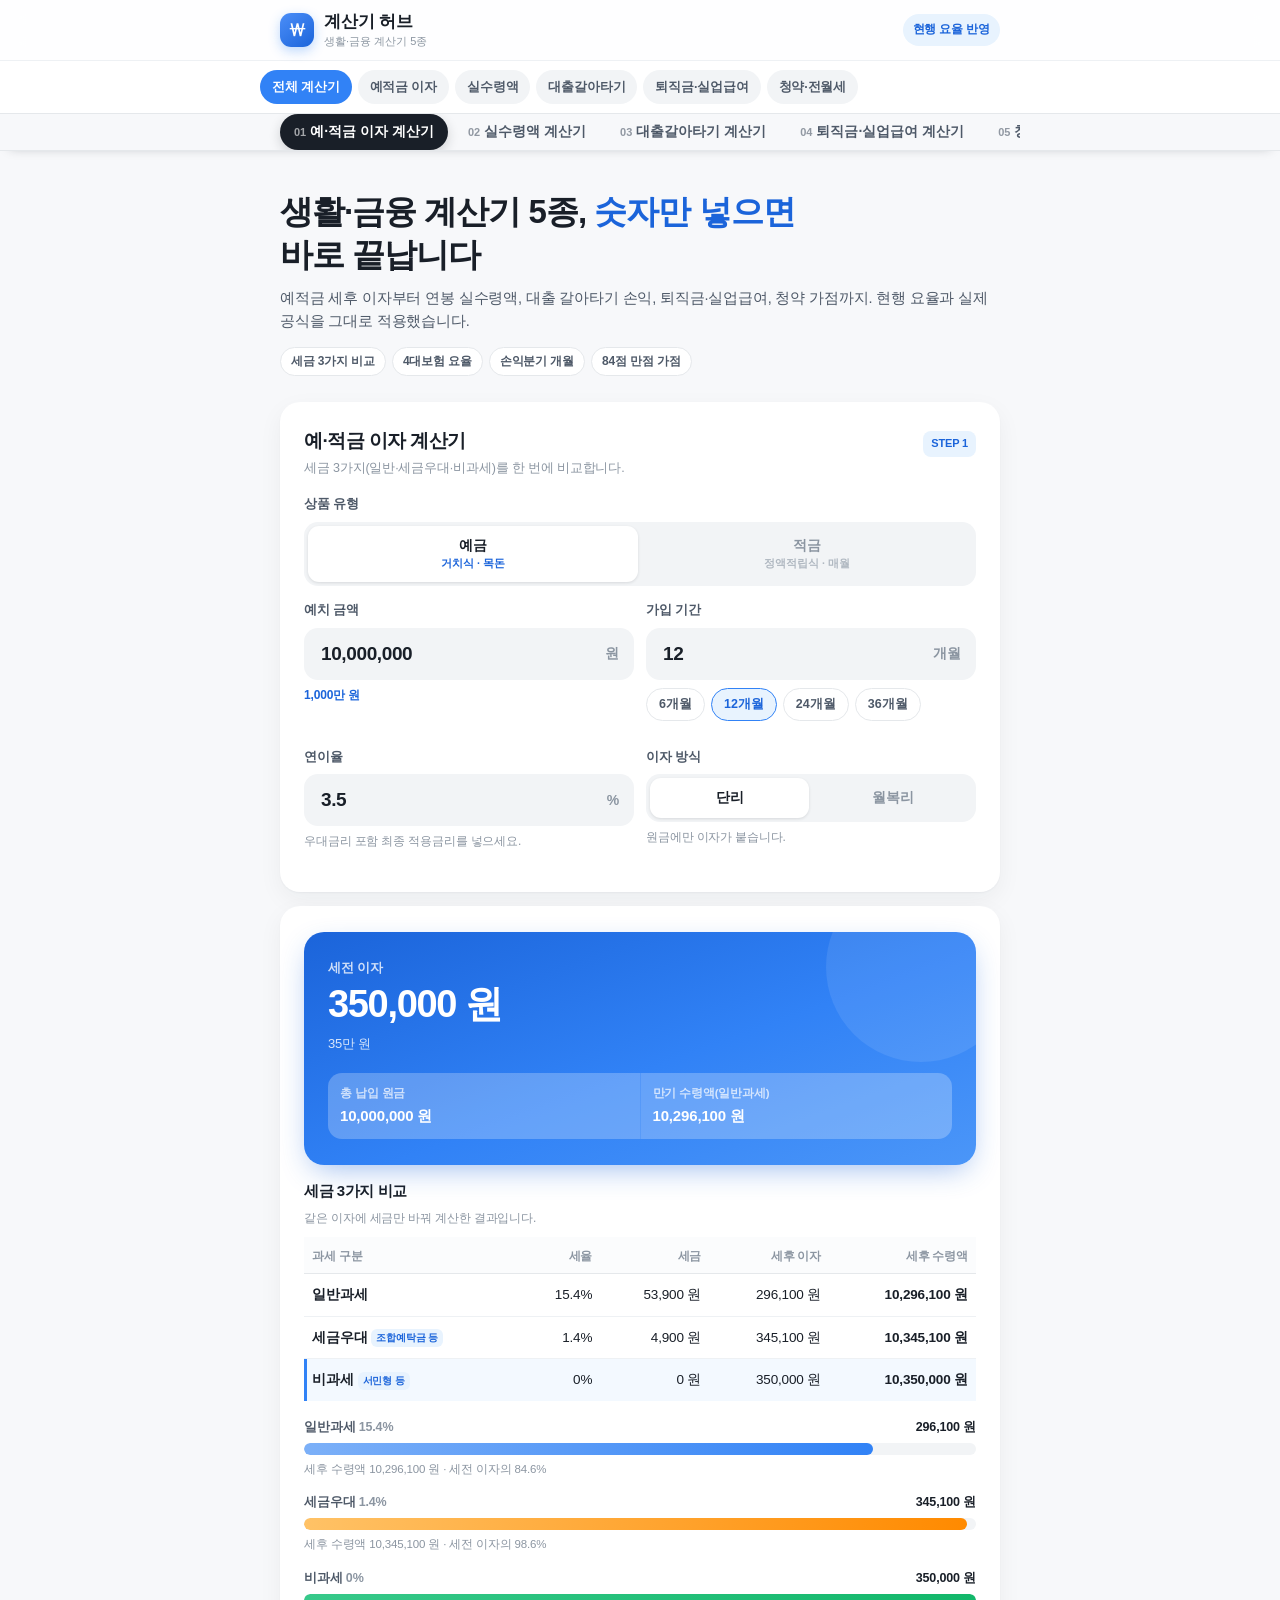
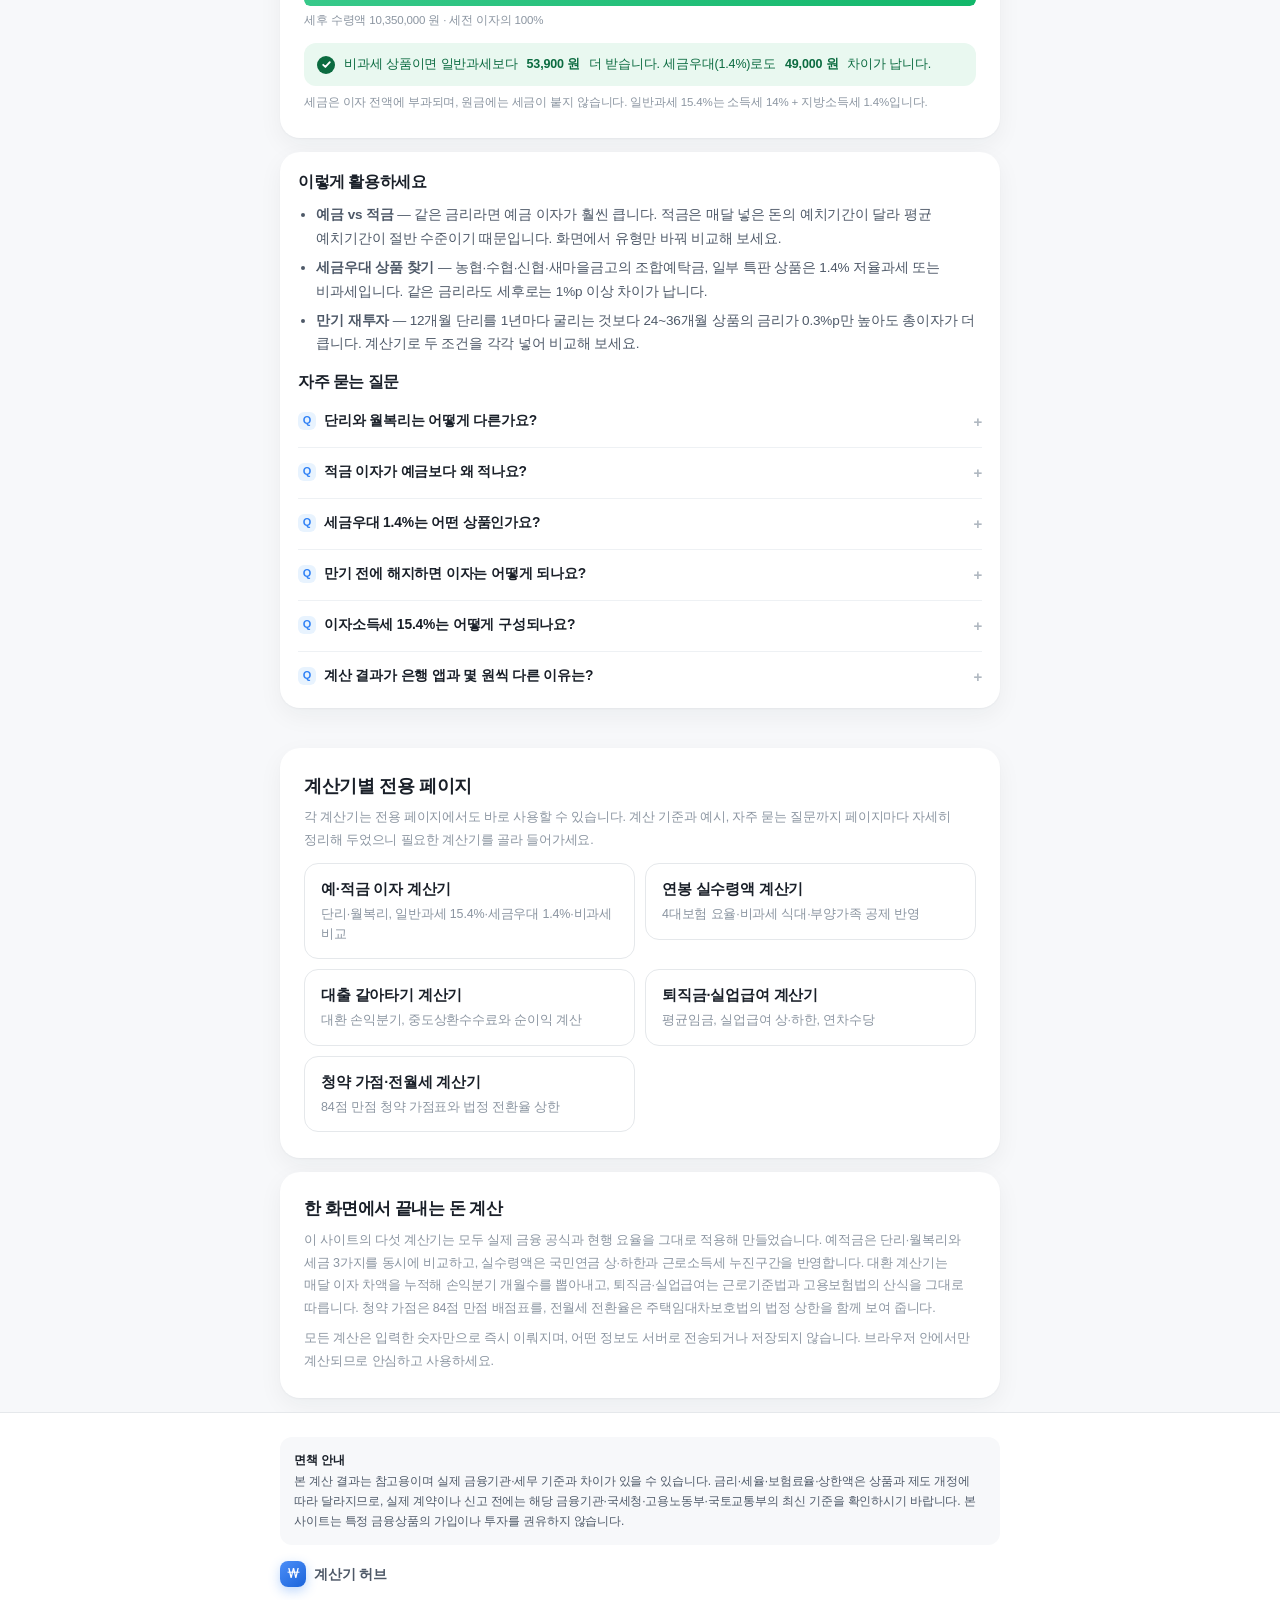
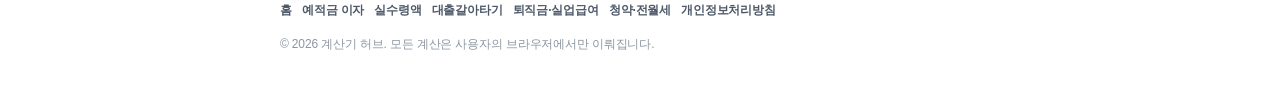
==== index.html @ 1ae09327 "계산기 5종 전용 SEO 페이지 신설(savings·salary·refinance·severance·housing) 및 허브 연결 - 각 계산기마다 고유 URL 페이지: 탭 패널 " ====
<!DOCTYPE html>
<html lang="ko">
<head>
<meta charset="utf-8">
<meta name="viewport" content="width=device-width, initial-scale=1, viewport-fit=cover">
<title>생활·금융 계산기 5종 | 예적금 이자·실수령액·대환·퇴직금·청약 가점</title>
<meta name="description" content="예적금 세후 이자, 연봉 실수령액, 대출 갈아타기 손익, 퇴직금·실업급여·연차수당, 청약 가점과 전월세 전환율까지. 현행 요율을 반영해 바로 계산되는 무료 생활·금융 계산기 모음입니다.">
<meta name="keywords" content="예금 이자 계산기, 적금 이자 계산기, 세후 이자, 실수령액 계산기, 연봉 실수령액, 4대보험 계산, 대출 갈아타기, 대환 대출 계산기, 중도상환수수료, 퇴직금 계산기, 실업급여 계산기, 연차수당 계산기, 청약 가점 계산기, 전월세 전환율">
<meta name="robots" content="index, follow, max-image-preview:large">
<meta name="author" content="생활·금융 계산기 허브">
<meta name="theme-color" content="#3182f6">
<meta name="google-adsense-account" content="ca-pub-6515548213411698">
<link rel="canonical" href="https://qazwsx1666-hash.github.io/finance-tools/">

<!-- ▼ 배포 후 qazwsx1666-hash 부분을 실제 GitHub Pages 주소(또는 연결 도메인)로 바꿔 주세요. -->
<meta property="og:type" content="website">
<meta property="og:locale" content="ko_KR">
<meta property="og:site_name" content="생활·금융 계산기 허브">
<meta property="og:title" content="생활·금융 계산기 5종 — 예적금·실수령액·대환·퇴직금·청약">
<meta property="og:description" content="현행 요율 기준. 예적금 세후 이자 비교, 연봉 실수령액, 대출 갈아타기 손익분기, 퇴직금·실업급여·연차수당, 청약 가점·전월세 전환율을 한 화면에서 계산하세요.">
<meta property="og:url" content="https://qazwsx1666-hash.github.io/finance-tools/">
<meta property="og:image" content="https://qazwsx1666-hash.github.io/finance-tools/og-image.png">
<meta property="og:image:width" content="1200">
<meta property="og:image:height" content="630">
<meta name="twitter:card" content="summary_large_image">
<meta name="twitter:title" content="생활·금융 계산기 5종">
<meta name="twitter:description" content="현행 요율 반영 · 예적금 세후 이자부터 청약 가점까지 무료 계산">
<meta name="twitter:image" content="https://qazwsx1666-hash.github.io/finance-tools/og-image.png">

<link rel="icon" href="data:image/svg+xml,%3Csvg xmlns='http://www.w3.org/2000/svg' viewBox='0 0 64 64'%3E%3Crect width='64' height='64' rx='16' fill='%233182f6'/%3E%3Ctext x='32' y='45' font-size='34' font-family='-apple-system,sans-serif' font-weight='bold' fill='white' text-anchor='middle'%3E%E2%82%A9%3C/text%3E%3C/svg%3E">
<link rel="stylesheet" href="./styles.css">

<!-- ==========================================================================
     Google AdSense
     ① 애드센스 승인 후 아래 주석을 풀고 ca-pub-XXXX 값을 넣으세요.
     ② <body> 태그에 has-ads 클래스를 추가하면 광고 자리(placeholder)가 보입니다.
     ③ 각 광고 자리의 주석 안 <ins class="adsbygoogle"> 코드를 사용하시면 됩니다.
  <script async src="https://pagead2.googlesyndication.com/pagead/js/adsbygoogle.js?client=ca-pub-XXXXXXXXXXXXXXXX" crossorigin="anonymous"></script>
     ========================================================================== -->

<script type="application/ld+json">
{
  "@context": "https://schema.org",
  "@type": "WebApplication",
  "name": "생활·금융 계산기 5종",
  "applicationCategory": "FinanceApplication",
  "operatingSystem": "All",
  "inLanguage": "ko-KR",
  "description": "예적금 세후 이자, 연봉 실수령액, 대출 갈아타기 손익, 퇴직금·실업급여·연차수당, 청약 가점과 전월세 전환율을 계산하는 무료 웹 계산기 모음.",
  "offers": { "@type": "Offer", "price": "0", "priceCurrency": "KRW" }
}
</script>
</head>

<body>
<a class="skip" href="#main">본문으로 바로가기</a>

<header class="site-header">
  <div class="wrap header-inner">
    <a class="brand" href="./">
      <span class="brand-mark" aria-hidden="true">₩</span>
      <span class="brand-name">계산기 허브<small>생활·금융 계산기 5종</small></span>
    </a>
    <span class="header-note">현행 요율 반영</span>
  </div>
</header>

<nav class="calc-nav" aria-label="계산기 페이지 바로가기">
  <div class="wrap calc-nav-inner">
    <a href="./" aria-current="page">전체 계산기</a>
    <a href="./savings.html">예적금 이자</a>
    <a href="./salary.html">실수령액</a>
    <a href="./refinance.html">대출갈아타기</a>
    <a href="./severance.html">퇴직금·실업급여</a>
    <a href="./housing.html">청약·전월세</a>
  </div>
</nav>

<nav class="tabs" aria-label="계산기 선택">
  <div class="wrap tabs-inner" role="tablist">
    <button class="tab is-active" role="tab" id="tab-save" aria-controls="panel-save" aria-selected="true" data-tab="save"><span class="tab-no">01</span>예·적금 이자 계산기</button>
    <button class="tab" role="tab" id="tab-salary" aria-controls="panel-salary" aria-selected="false" tabindex="-1" data-tab="salary"><span class="tab-no">02</span>실수령액 계산기</button>
    <button class="tab" role="tab" id="tab-loan" aria-controls="panel-loan" aria-selected="false" tabindex="-1" data-tab="loan"><span class="tab-no">03</span>대출갈아타기 계산기</button>
    <button class="tab" role="tab" id="tab-severance" aria-controls="panel-severance" aria-selected="false" tabindex="-1" data-tab="severance"><span class="tab-no">04</span>퇴직금·실업급여 계산기</button>
    <button class="tab" role="tab" id="tab-housing" aria-controls="panel-housing" aria-selected="false" tabindex="-1" data-tab="housing"><span class="tab-no">05</span>청약·전월세 계산기</button>
  </div>
</nav>

<main id="main">
  <div class="wrap">

    <section class="hero">
      <h1>생활·금융 계산기 5종, <em>숫자만 넣으면</em><br>바로 끝납니다</h1>
      <p>예적금 세후 이자부터 연봉 실수령액, 대출 갈아타기 손익, 퇴직금·실업급여, 청약 가점까지. 현행 요율과 실제 공식을 그대로 적용했습니다.</p>
      <div class="hero-tags">
        <span>세금 3가지 비교</span>
        <span>4대보험 요율</span>
        <span>손익분기 개월</span>
        <span>84점 만점 가점</span>
      </div>
    </section>

    <!-- 광고 자리 (상단) — 애드센스 코드 삽입 위치 -->
    <aside class="ad-slot" aria-hidden="true" data-ad-slot="top">
      <b>AD</b>
      <span>상단 광고 영역 · AdSense 코드 삽입 위치</span>
    </aside>

    <!-- ==================== 01. 예·적금 ==================== -->
    <section class="panel is-active" id="panel-save" role="tabpanel" aria-labelledby="tab-save" tabindex="-1">
      <div class="card">
        <div class="card-head">
          <div>
            <h2>예·적금 이자 계산기</h2>
            <p>세금 3가지(일반·세금우대·비과세)를 한 번에 비교합니다.</p>
          </div>
          <span class="step">STEP 1</span>
        </div>

        <div class="field">
          <span class="field-label">상품 유형</span>
          <div class="seg" data-seg="saveType">
            <button type="button" data-value="deposit" aria-pressed="true">예금<small>거치식 · 목돈</small></button>
            <button type="button" data-value="savings" aria-pressed="false">적금<small>정액적립식 · 매월</small></button>
          </div>
        </div>

        <div class="grid-2">
          <div class="field">
            <label class="field-label" for="inSaveAmount"><span id="lblSaveAmount">예치 금액</span></label>
            <div class="input-box">
              <input id="inSaveAmount" class="js-money" inputmode="numeric" autocomplete="off" value="10,000,000">
              <span class="unit">원</span>
            </div>
            <p class="hint" id="readSaveAmount">1,000만 원</p>
          </div>

          <div class="field">
            <label class="field-label" for="inSaveMonths">가입 기간</label>
            <div class="input-box">
              <input id="inSaveMonths" inputmode="numeric" autocomplete="off" value="12">
              <span class="unit">개월</span>
            </div>
            <div class="chips" data-chips="inSaveMonths">
              <button type="button" class="chip" data-value="6">6개월</button>
              <button type="button" class="chip" data-value="12">12개월</button>
              <button type="button" class="chip" data-value="24">24개월</button>
              <button type="button" class="chip" data-value="36">36개월</button>
            </div>
          </div>

          <div class="field">
            <label class="field-label" for="inSaveRate">연이율</label>
            <div class="input-box">
              <input id="inSaveRate" inputmode="decimal" autocomplete="off" value="3.5">
              <span class="unit">%</span>
            </div>
            <p class="hint plain">우대금리 포함 최종 적용금리를 넣으세요.</p>
          </div>

          <div class="field">
            <span class="field-label">이자 방식</span>
            <div class="seg" data-seg="saveComp">
              <button type="button" data-value="simple" aria-pressed="true">단리</button>
              <button type="button" data-value="monthly" aria-pressed="false">월복리</button>
            </div>
            <p class="hint plain" id="hintSaveComp">원금에만 이자가 붙습니다.</p>
          </div>
        </div>
      </div>

      <div class="card">
        <div class="result" aria-live="polite">
          <div class="res-label">세전 이자</div>
          <div class="res-value" id="outSaveInterest">0 원</div>
          <div class="res-sub" id="outSaveInterestRead">0 원</div>
          <div class="res-grid">
            <div><span>총 납입 원금</span><strong id="outSavePrincipal">0 원</strong></div>
            <div><span>만기 수령액(일반과세)</span><strong id="outSaveTotalNormal">0 원</strong></div>
          </div>
        </div>

        <h3 class="mt-16" style="font-size:15px;font-weight:800;">세금 3가지 비교</h3>
        <div class="table-wrap mt-8">
          <table>
            <caption>같은 이자에 세금만 바꿔 계산한 결과입니다.</caption>
            <thead>
              <tr>
                <th scope="col">과세 구분</th>
                <th scope="col">세율</th>
                <th scope="col">세금</th>
                <th scope="col">세후 이자</th>
                <th scope="col">세후 수령액</th>
              </tr>
            </thead>
            <tbody id="outSaveTaxRows"></tbody>
          </table>
        </div>

        <div class="bars mt-16" id="outSaveBars" aria-hidden="true"></div>
        <p class="notice info" id="outSaveInsight"></p>
        <p class="table-note">세금은 이자 전액에 부과되며, 원금에는 세금이 붙지 않습니다. 일반과세 15.4%는 소득세 14% + 지방소득세 1.4%입니다.</p>
      </div>

      <div class="rich">
        <h3>이렇게 활용하세요</h3>
        <ul>
          <li><strong>예금 vs 적금</strong> — 같은 금리라면 예금 이자가 훨씬 큽니다. 적금은 매달 넣은 돈의 예치기간이 달라 평균 예치기간이 절반 수준이기 때문입니다. 화면에서 유형만 바꿔 비교해 보세요.</li>
          <li><strong>세금우대 상품 찾기</strong> — 농협·수협·신협·새마을금고의 조합예탁금, 일부 특판 상품은 1.4% 저율과세 또는 비과세입니다. 같은 금리라도 세후로는 1%p 이상 차이가 납니다.</li>
          <li><strong>만기 재투자</strong> — 12개월 단리를 1년마다 굴리는 것보다 24~36개월 상품의 금리가 0.3%p만 높아도 총이자가 더 큽니다. 계산기로 두 조건을 각각 넣어 비교해 보세요.</li>
        </ul>

        <h3>자주 묻는 질문</h3>
        <details class="faq">
          <summary>단리와 월복리는 어떻게 다른가요?</summary>
          <div class="a"><p><strong>단리</strong>는 처음 넣은 원금에만 이자가 붙습니다. <strong>월복리</strong>는 한 달 뒤 붙은 이자가 다음 달 원금에 합쳐져 다시 이자를 낳습니다. 기간이 길수록 차이가 커지며, 3년 만기라면 연 3.5% 기준으로 총이자가 1% 안팎 늘어납니다.</p></div>
        </details>
        <details class="faq">
          <summary>적금 이자가 예금보다 왜 적나요?</summary>
          <div class="a"><p>적금은 매달 나눠 넣기 때문에 첫 달에 넣은 돈만 12개월치 이자를 받고, 마지막 달에 넣은 돈은 1개월치만 받습니다. 그래서 12개월 적금의 실제 평균 예치기간은 약 6.5개월이고, 같은 금리·같은 총액이면 예금 이자의 절반 남짓입니다.</p></div>
        </details>
        <details class="faq">
          <summary>세금우대 1.4%는 어떤 상품인가요?</summary>
          <div class="a"><p>농협·수협·신협·새마을금고 등 상호금융 조합의 예탁금, 또는 조세특례제한법상 세금우대저축 상품에 적용되는 저율과세입니다. 가입 시기와 상품, 1인 가입 한도에 따라 조건이 달라지고 지방소득세 포함 여부도 상품마다 다르므로, 가입 전 약관의 세율 표기를 확인하세요.</p></div>
        </details>
        <details class="faq">
          <summary>만기 전에 해지하면 이자는 어떻게 되나요?</summary>
          <div class="a"><p>약정금리가 아니라 상품별 <strong>중도해지금리</strong>(보통 연 0.1~0.5%, 경과 기간별 차등)가 적용됩니다. 세금은 실제로 받은 이자에만 부과되므로 원금이 줄지는 않습니다. 다만 일부 특판 상품은 중도해지 시 우대금리 전액을 회수합니다.</p></div>
        </details>
        <details class="faq">
          <summary>이자소득세 15.4%는 어떻게 구성되나요?</summary>
          <div class="a"><p>이자소득세 14%에 지방소득세 1.4%(소득세의 10%)를 더한 세율입니다. 금융소득(이자+배당)이 연 2,000만 원을 넘으면 그 초과분이 종합소득에 합산되어 최대 45%까지 세율이 올라갑니다. 이 계산기는 2,000만 원 이하인 일반적인 경우를 기준으로 합니다.</p></div>
        </details>
        <details class="faq">
          <summary>계산 결과가 은행 앱과 몇 원씩 다른 이유는?</summary>
          <div class="a"><p>은행은 상품에 따라 월 단위(12개월) 또는 일 단위(365일)로 이자를 계산하고, 원 단위 미만 절사·반올림 기준도 다릅니다. 이 계산기는 월 단위 기준으로 계산하므로 몇십~몇백 원 수준의 차이가 날 수 있습니다.</p></div>
        </details>
      </div>
    </section>

    <!-- ==================== 02. 실수령액 ==================== -->
    <section class="panel" id="panel-salary" role="tabpanel" aria-labelledby="tab-salary" tabindex="-1">
      <div class="card">
        <div class="card-head">
          <div>
            <h2>연봉·월급 실수령액 계산기</h2>
            <p>4대보험과 소득세를 빼고 통장에 들어오는 금액을 계산합니다.</p>
          </div>
          <span class="step">STEP 1</span>
        </div>

        <div class="field">
          <span class="field-label">입력 기준</span>
          <div class="seg" data-seg="salaryMode">
            <button type="button" data-value="annual" aria-pressed="true">연봉</button>
            <button type="button" data-value="monthly" aria-pressed="false">월급</button>
          </div>
        </div>

        <div class="grid-2">
          <div class="field span-2">
            <label class="field-label" for="inSalaryAmount"><span id="lblSalaryAmount">연봉</span> <span class="opt">세전 금액</span></label>
            <div class="input-box">
              <input id="inSalaryAmount" class="js-money" inputmode="numeric" autocomplete="off" value="40,000,000">
              <span class="unit">원</span>
            </div>
            <p class="hint" id="readSalaryAmount">4,000만 원</p>
          </div>

          <div class="field">
            <label class="field-label" for="inSalaryMeal">비과세 식대 <span class="opt">월</span></label>
            <div class="input-box">
              <input id="inSalaryMeal" class="js-money" inputmode="numeric" autocomplete="off" value="200,000">
              <span class="unit">원</span>
            </div>
            <p class="hint plain" id="readSalaryMeal">200만 원</p>
          </div>

          <div class="field">
            <label class="field-label" for="selDependents">부양가족 수 <span class="opt">본인 포함</span></label>
            <div class="input-box">
              <select id="selDependents">
                <option value="1" selected>1명 (본인만)</option>
                <option value="2">2명</option>
                <option value="3">3명</option>
                <option value="4">4명</option>
                <option value="5">5명</option>
                <option value="6">6명</option>
                <option value="7">7명 이상</option>
              </select>
            </div>
          </div>

          <div class="field span-2">
            <span class="field-label">보험료율 기준</span>
            <div class="seg small" data-seg="salaryYear">
              <button type="button" data-value="2026" aria-pressed="true">2026년 <small>연금 4.75% · 건보 3.595%</small></button>
              <button type="button" data-value="2025" aria-pressed="false">2025년 <small>연금 4.5% · 건보 3.545%</small></button>
            </div>
          </div>
        </div>
      </div>

      <div class="card">
        <div class="result" aria-live="polite">
          <div class="res-label">월 실수령액</div>
          <div class="res-value" id="outSalaryNet">0 원</div>
          <div class="res-sub" id="outSalaryNetRead">0 원</div>
          <div class="res-grid">
            <div><span>월 공제 합계</span><strong id="outSalaryDeduct">0 원</strong></div>
            <div><span>공제율</span><strong id="outSalaryRate">0%</strong></div>
          </div>
        </div>

        <h3 class="mt-16" style="font-size:15px;font-weight:800;">월 공제 내역</h3>
        <div class="table-wrap mt-8">
          <table>
            <caption id="capSalary">현행 요율 기준 · 과세 대상 월급 기준으로 계산</caption>
            <thead>
              <tr>
                <th scope="col">항목</th>
                <th scope="col">근로자 요율</th>
                <th scope="col">월 공제액</th>
              </tr>
            </thead>
            <tbody id="outSalaryRows"></tbody>
          </table>
        </div>

        <div class="table-wrap mt-16">
          <table>
            <caption>연간 환산</caption>
            <thead>
              <tr>
                <th scope="col">구분</th>
                <th scope="col">금액</th>
              </tr>
            </thead>
            <tbody id="outSalaryYearly"></tbody>
          </table>
        </div>
        <p class="notice info" id="outSalaryNote"></p>
      </div>

      <div class="rich">
        <h3>이렇게 활용하세요</h3>
        <ul>
          <li><strong>이직 연봉 협상</strong> — "연봉 500만 원 인상"이 실수령으로는 월 30만 원 안팎밖에 안 될 수 있습니다. 세전 인상액과 실수령 인상액을 각각 넣어 비교해 보세요.</li>
          <li><strong>비과세 한도 챙기기</strong> — 식대 20만 원을 비과세로 설계하면 월 3만 원 이상, 연 40만 원 가까이 차이가 납니다. 회사 규정상 가능한지 인사팀에 확인해 볼 만합니다.</li>
          <li><strong>연말정산 대비</strong> — 이 계산기는 매월 원천징수 기준이라 연말정산에서 연금계좌·신용카드·의료비 공제를 받으면 실제 부담은 더 줄어듭니다.</li>
        </ul>

        <h3>자주 묻는 질문</h3>
        <details class="faq">
          <summary>4대보험 요율은 얼마인가요?</summary>
          <div class="a"><p>현재는 국민연금이 9%에서 9.5%로 오르면서 근로자 부담이 <strong>4.75%</strong>가 되었고, 건강보험료율도 7.19%로 올라 근로자 부담이 <strong>3.595%</strong>입니다. 장기요양보험료는 건강보험료의 <strong>13.14%</strong>, 고용보험(실업급여)은 근로자 <strong>0.9%</strong>입니다. 2025년 기준(4.5%·3.545%·12.95%)으로도 비교할 수 있게 화면에 선택 버튼을 두었습니다.</p></div>
        </details>
        <details class="faq">
          <summary>비과세 식대 20만 원은 어떻게 적용되나요?</summary>
          <div class="a"><p>월 20만 원까지의 식대(현금 또는 식권)는 소득세와 4대보험료 산정에서 빠집니다. 초과분은 과세 대상입니다. 이 계산기는 입력한 금액을 월급에서 먼저 빼고 나머지에 보험료와 세금을 계산합니다.</p></div>
        </details>
        <details class="faq">
          <summary>국민연금은 월급 전액에 붙나요?</summary>
          <div class="a"><p>아닙니다. 기준소득월액 상한이 있어 <strong>659만 원</strong>(하한 41만 원)까지만 보험료가 부과됩니다. 월급이 800만 원이어도 659만 원 기준으로 계산합니다. 이 계산기도 상·하한을 반영합니다.</p></div>
        </details>
        <details class="faq">
          <summary>왜 실제 급여명세서와 금액이 다른가요?</summary>
          <div class="a"><p>회사는 국세청 <strong>근로소득 간이세액표</strong>로 매월 세금을 떼는데, 이 표는 부양가족 수와 급여 수준만 반영합니다. 이 계산기는 소득공제·세액공제를 근사해 계산하므로 자녀세액공제, 연금계좌·보험료·의료비·신용카드 공제, 상여 지급 시점에 따라 몇만 원 차이가 날 수 있습니다. 큰 틀의 실수령액을 확인하는 용도로 쓰세요.</p></div>
        </details>
        <details class="faq">
          <summary>부양가족 수는 어떻게 세나요?</summary>
          <div class="a"><p>본인을 포함해 연간 소득금액 100만 원 이하인 배우자·부모·자녀를 셉니다. 1인당 150만 원 기본공제가 적용되어 부양가족이 1명 늘 때마다 과세표준이 150만 원 줄어듭니다. 20세 이하 자녀가 있으면 자녀세액공제가 추가로 적용됩니다.</p></div>
        </details>
        <details class="faq">
          <summary>실수령액을 늘리는 방법이 있나요?</summary>
          <div class="a"><p>비과세 항목(식대·차량유지비·연구활동비 등 회사 규정상 가능한 항목)을 최대한 활용하고, 연금계좌·IRP 납입(연 900만 원까지 12~15% 세액공제), 부양가족 등록, 월세액 세액공제를 챙기는 것이 대표적입니다. 연말정산에서 돌려받는 금액까지 감안하면 체감 차이가 더 큽니다.</p></div>
        </details>
      </div>
    </section>

    <!-- ==================== 03. 대환 ==================== -->
    <section class="panel" id="panel-loan" role="tabpanel" aria-labelledby="tab-loan" tabindex="-1">
      <div class="card">
        <div class="card-head">
          <div>
            <h2>대출 갈아타기(대환) 손익 계산기</h2>
            <p>중도상환수수료를 빼고도 남는지, 몇 개월이면 본전인지 계산합니다.</p>
          </div>
          <span class="step">STEP 1</span>
        </div>

        <div class="grid-2">
          <div class="field">
            <label class="field-label" for="inLoanBalance">잔여 원금</label>
            <div class="input-box">
              <input id="inLoanBalance" class="js-money" inputmode="numeric" autocomplete="off" value="200,000,000">
              <span class="unit">원</span>
            </div>
            <p class="hint" id="readLoanBalance">2억 원</p>
          </div>

          <div class="field">
            <label class="field-label" for="inLoanMonths">잔여 기간</label>
            <div class="input-box">
              <input id="inLoanMonths" inputmode="numeric" autocomplete="off" value="240">
              <span class="unit">개월</span>
            </div>
            <div class="chips" data-chips="inLoanMonths">
              <button type="button" class="chip" data-value="60">60</button>
              <button type="button" class="chip" data-value="120">120</button>
              <button type="button" class="chip" data-value="180">180</button>
              <button type="button" class="chip" data-value="240">240</button>
              <button type="button" class="chip" data-value="360">360</button>
            </div>
          </div>

          <div class="field">
            <label class="field-label" for="inLoanOldRate">기존 금리 <span class="opt">연</span></label>
            <div class="input-box">
              <input id="inLoanOldRate" inputmode="decimal" autocomplete="off" value="4.5">
              <span class="unit">%</span>
            </div>
          </div>

          <div class="field">
            <label class="field-label" for="inLoanNewRate">갈아탈 금리 <span class="opt">연</span></label>
            <div class="input-box">
              <input id="inLoanNewRate" inputmode="decimal" autocomplete="off" value="3.8">
              <span class="unit">%</span>
            </div>
          </div>

          <div class="field">
            <label class="field-label" for="inLoanFee">중도상환수수료율 <span class="opt">상환금액 대비</span></label>
            <div class="input-box">
              <input id="inLoanFee" inputmode="decimal" autocomplete="off" value="0.7">
              <span class="unit">%</span>
            </div>
          </div>

          <div class="field">
            <label class="field-label" for="inLoanExtra">기타 비용 <span class="opt">인지세·근저당 등</span></label>
            <div class="input-box">
              <input id="inLoanExtra" class="js-money" inputmode="numeric" autocomplete="off" value="0">
              <span class="unit">원</span>
            </div>
            <p class="hint" id="readLoanExtra">0 원</p>
          </div>
        </div>
        <p class="table-note">모든 대출은 원리금균등분할상환으로 가정합니다. 중도상환수수료는 보수적으로 <strong>잔여 원금 × 수수료율</strong>(체감식 미적용)로 계산합니다.</p>
      </div>

      <div class="card">
        <div class="result" aria-live="polite">
          <div class="res-label">월 납입금 차이</div>
          <div class="res-value" id="outLoanMonthDiff">0 원</div>
          <div class="res-sub" id="outLoanMonthDiffRead">갈아탄 뒤 매달 이만큼 줄어듭니다</div>
          <div class="res-grid">
            <div><span>기존 월 납입금</span><strong id="outLoanPayOld">0 원</strong></div>
            <div><span>갈아탄 뒤 월 납입금</span><strong id="outLoanPayNew">0 원</strong></div>
          </div>
        </div>

        <div class="verdict" id="outLoanVerdict"></div>

        <div class="table-wrap mt-16">
          <table>
            <caption>대출 조건 비교(원리금균등)</caption>
            <thead>
              <tr>
                <th scope="col">항목</th>
                <th scope="col">기존</th>
                <th scope="col">갈아타기</th>
                <th scope="col">차이</th>
              </tr>
            </thead>
            <tbody id="outLoanCompare"></tbody>
          </table>
        </div>

        <h3 class="mt-16" style="font-size:15px;font-weight:800;">순이익 계산</h3>
        <div class="table-wrap mt-8">
          <table>
            <thead>
              <tr>
                <th scope="col">구분</th>
                <th scope="col">금액</th>
              </tr>
            </thead>
            <tbody id="outLoanProfit"></tbody>
          </table>
        </div>

        <div class="mt-16" id="outLoanBreakEven"></div>
        <p class="notice info" id="outLoanNote"></p>
      </div>

      <div class="rich">
        <h3>이렇게 활용하세요</h3>
        <ul>
          <li><strong>손익분기 개월수를 먼저 보세요</strong> — 5년 안에 이사·매도 계획이 있다면, 본전 회수 시점이 그보다 늦는 대환은 오히려 손해입니다.</li>
          <li><strong>수수료율은 체감식</strong> — 실제 중도상환수수료는 대개 <em>상환금액 × 수수료율 × (잔여일수 ÷ 대출기간)</em>로 깎입니다. 기간이 많이 남았을수록 이 계산기의 보수적 추정과 가까워집니다.</li>
          <li><strong>부대비용까지</strong> — 근저당 설정·말소, 인지세, 국민주택채권 매입, 법무사 비용을 합치면 수십만 원이 됩니다. '기타 비용'에 넣으면 순이익이 정확해집니다.</li>
        </ul>

        <h3>자주 묻는 질문</h3>
        <details class="faq">
          <summary>손익분기 개월수는 어떻게 계산하나요?</summary>
          <div class="a"><p>갈아탄 대출과 기존 대출의 매월 이자를 각각 계산해 그 차액을 누적합니다. 누적 절감액이 중도상환수수료와 기타 비용을 넘어서는 첫 달이 손익분기점입니다. 그 전에 대출을 갚거나 매도하면 수수료를 건지지 못합니다.</p></div>
        </details>
        <details class="faq">
          <summary>금리만 낮으면 무조건 유리한가요?</summary>
          <div class="a"><p>아닙니다. ①중도상환수수료, ②근저당 설정·말소 등 부대비용, ③남은 기간이 짧아 절감액이 작은 경우, ④변동금리로 갈아타 이후 금리가 오르는 경우에는 손해가 날 수 있습니다. 순이익이 플러스인지, 손익분기 개월이 남은 기간보다 짧은지를 함께 보세요.</p></div>
        </details>
        <details class="faq">
          <summary>중도상환수수료는 언제 면제되나요?</summary>
          <div class="a"><p>대부분 대출 실행 후 3년이 지나면 면제됩니다. 또 일부 은행은 1년에 원금의 10%까지 상환하면 수수료를 받지 않습니다(부분상환 무료 한도). 기존 대출의 실행일과 약관을 먼저 확인하세요.</p></div>
        </details>
        <details class="faq">
          <summary>대환하면 신용점수가 떨어지나요?</summary>
          <div class="a"><p>대환 자체는 기존 대출을 상환하고 새 대출을 받는 구조라 총 부채는 그대로입니다. 다만 단기간에 여러 금융사에 한도를 조회하면 신용점수에 일시적 영향을 줄 수 있으니, 비교는 금리 비교 사이트나 사전견적(조회 없이 가능한 서비스)으로 하시는 편이 안전합니다.</p></div>
        </details>
        <details class="faq">
          <summary>기간을 늘리면 이자가 늘지 않나요?</summary>
          <div class="a"><p>맞습니다. 이 계산기는 <strong>잔여 기간을 그대로 두고</strong> 금리만 바꾸는 순수 비교입니다. 갈아타면서 기간을 늘리면 월 납입금은 줄지만 총이자는 늘어날 수 있으니, 기간 연장을 원하면 기존·신규 기간을 다르게 잡고 별도로 비교해 보세요.</p></div>
        </details>
      </div>
    </section>

    <!-- ==================== 04. 퇴직금·실업급여·연차수당 ==================== -->
    <section class="panel" id="panel-severance" role="tabpanel" aria-labelledby="tab-severance" tabindex="-1">
      <div class="card">
        <div class="subtabs" role="tablist" aria-label="퇴직 관련 계산기">
          <button type="button" role="tab" aria-selected="true" aria-controls="sub-sev" id="stab-sev" data-sub="sev">퇴직금</button>
          <button type="button" role="tab" aria-selected="false" aria-controls="sub-unemp" id="stab-unemp" data-sub="unemp">실업급여</button>
          <button type="button" role="tab" aria-selected="false" aria-controls="sub-al" id="stab-al" data-sub="al">연차수당</button>
        </div>

        <!-- 퇴직금 -->
        <div class="subpanel is-active" id="sub-sev" role="tabpanel" aria-labelledby="stab-sev">
          <div class="card-head">
            <div>
              <h2>퇴직금 계산기</h2>
              <p>1일 평균임금 × 30일 × 재직일수/365</p>
            </div>
          </div>

          <div class="grid-2">
            <div class="field">
              <label class="field-label" for="inSevJoin">입사일</label>
              <div class="input-box"><input type="date" id="inSevJoin" value="2020-03-02"></div>
            </div>
            <div class="field">
              <label class="field-label" for="inSevResign">퇴사일</label>
              <div class="input-box"><input type="date" id="inSevResign" value="2026-11-30"></div>
            </div>
            <div class="field span-2">
              <label class="field-label" for="inSevPay3">최근 3개월 급여 총액 <span class="opt">세전</span></label>
              <div class="input-box">
                <input id="inSevPay3" class="js-money" inputmode="numeric" autocomplete="off" value="9,600,000">
                <span class="unit">원</span>
              </div>
              <p class="hint" id="readSevPay3">960만 원</p>
            </div>
            <div class="field">
              <label class="field-label" for="inSevBonus">연간 상여금 총액</label>
              <div class="input-box">
                <input id="inSevBonus" class="js-money" inputmode="numeric" autocomplete="off" value="3,200,000">
                <span class="unit">원</span>
              </div>
              <p class="hint" id="readSevBonus">320만 원</p>
            </div>
            <div class="field">
              <label class="field-label" for="inSevLeavePay">연간 연차수당 총액</label>
              <div class="input-box">
                <input id="inSevLeavePay" class="js-money" inputmode="numeric" autocomplete="off" value="0">
                <span class="unit">원</span>
              </div>
              <p class="hint" id="readSevLeavePay">0 원</p>
            </div>
          </div>

          <div class="result mt-16" aria-live="polite">
            <div class="res-label">예상 퇴직금 (세전)</div>
            <div class="res-value" id="outSevTotal">0 원</div>
            <div class="res-sub" id="outSevTotalRead">0 원</div>
            <div class="res-grid">
              <div><span>1일 평균임금</span><strong id="outSevDaily">0 원</strong></div>
              <div><span>재직일수</span><strong id="outSevDays">0일</strong></div>
            </div>
          </div>
          <div class="table-wrap mt-16">
            <table>
              <caption>계산 근거</caption>
              <tbody id="outSevRows"></tbody>
            </table>
          </div>
          <p class="notice info" id="outSevNote"></p>
        </div>

        <!-- 실업급여 -->
        <div class="subpanel" id="sub-unemp" role="tabpanel" aria-labelledby="stab-unemp">
          <div class="card-head">
            <div>
              <h2>실업급여(구직급여) 계산기</h2>
              <p>평균임금의 60% · 상한 68,100원 / 하한 66,048원</p>
            </div>
          </div>

          <div class="field">
            <span class="field-label">이직일 기준 나이</span>
            <div class="seg" data-seg="unempAge">
              <button type="button" data-value="under" aria-pressed="true">50세 미만</button>
              <button type="button" data-value="over" aria-pressed="false">50세 이상 · 장애인</button>
            </div>
          </div>

          <div class="grid-2">
            <div class="field">
              <label class="field-label" for="inUnempMonths">고용보험 가입기간</label>
              <div class="input-box">
                <input id="inUnempMonths" inputmode="numeric" autocomplete="off" value="36">
                <span class="unit">개월</span>
              </div>
              <p class="hint plain" id="hintUnempMonths">3년 · 이전 직장 기간 합산</p>
            </div>
            <div class="field">
              <label class="field-label" for="inUnempWage">퇴직 전 3개월 월평균 급여</label>
              <div class="input-box">
                <input id="inUnempWage" class="js-money" inputmode="numeric" autocomplete="off" value="3,200,000">
                <span class="unit">원</span>
              </div>
              <p class="hint" id="readUnempWage">320만 원</p>
            </div>
            <div class="field">
              <label class="field-label" for="inUnempResign">이직일</label>
              <div class="input-box"><input type="date" id="inUnempResign" value="2026-11-30"></div>
            </div>
            <div class="field">
              <label class="field-label" for="selUnempYear">이직 연도 기준</label>
              <div class="input-box">
                <select id="selUnempYear">
                  <option value="2026" selected>2026년 (상한 68,100원)</option>
                  <option value="2025">2025년 (상한 66,000원)</option>
                  <option value="2024">2024년 (상한 66,000원)</option>
                </select>
              </div>
            </div>
          </div>

          <div class="result mt-16" aria-live="polite">
            <div class="res-label">1일 구직급여액</div>
            <div class="res-value" id="outUnempDaily">0 원</div>
            <div class="res-sub" id="outUnempDailyRead">0 원</div>
            <div class="res-grid">
              <div><span>소정급여일수</span><strong id="outUnempDays">0일</strong></div>
              <div><span>총 예상 수령액</span><strong id="outUnempTotal">0 원</strong></div>
            </div>
          </div>
          <div class="table-wrap mt-16">
            <table>
              <caption>계산 근거</caption>
              <tbody id="outUnempRows"></tbody>
            </table>
          </div>
          <p class="notice info" id="outUnempNote"></p>
        </div>

        <!-- 연차수당 -->
        <div class="subpanel" id="sub-al" role="tabpanel" aria-labelledby="stab-al">
          <div class="card-head">
            <div>
              <h2>연차수당 계산기</h2>
              <p>1일 통상임금 × 미사용 연차일수</p>
            </div>
          </div>

          <div class="grid-2">
            <div class="field">
              <label class="field-label" for="inAlBase">월 기본급</label>
              <div class="input-box">
                <input id="inAlBase" class="js-money" inputmode="numeric" autocomplete="off" value="2,600,000">
                <span class="unit">원</span>
              </div>
              <p class="hint" id="readAlBase">260만 원</p>
            </div>
            <div class="field">
              <label class="field-label" for="inAlFixed">월 고정수당 <span class="opt">통상임금 포함</span></label>
              <div class="input-box">
                <input id="inAlFixed" class="js-money" inputmode="numeric" autocomplete="off" value="400,000">
                <span class="unit">원</span>
              </div>
              <p class="hint" id="readAlFixed">40만 원</p>
            </div>
            <div class="field">
              <label class="field-label" for="inAlDays">미사용 연차 일수</label>
              <div class="input-box">
                <input id="inAlDays" inputmode="decimal" autocomplete="off" value="10">
                <span class="unit">일</span>
              </div>
            </div>
            <div class="field">
              <label class="field-label" for="inAlWeekly">1주 소정근로시간</label>
              <div class="input-box">
                <input id="inAlWeekly" inputmode="numeric" autocomplete="off" value="40">
                <span class="unit">시간</span>
              </div>
              <p class="hint plain" id="hintAlWeekly">주 40시간 → 월 209시간</p>
            </div>
          </div>

          <div class="result mt-16" aria-live="polite">
            <div class="res-label">연차수당 (세전)</div>
            <div class="res-value" id="outAlTotal">0 원</div>
            <div class="res-sub" id="outAlTotalRead">0 원</div>
            <div class="res-grid">
              <div><span>1일 통상임금</span><strong id="outAlDaily">0 원</strong></div>
              <div><span>1시간 통상임금</span><strong id="outAlHourly">0 원</strong></div>
            </div>
          </div>
          <div class="table-wrap mt-16">
            <table>
              <caption>계산 근거</caption>
              <tbody id="outAlRows"></tbody>
            </table>
          </div>
          <p class="notice info" id="outAlNote"></p>
        </div>
      </div>

      <div class="rich">
        <h3>이렇게 활용하세요</h3>
        <ul>
          <li><strong>퇴사 전 3개월 관리</strong> — 퇴직금은 1일 평균임금으로 정해지므로, 퇴직 직전 3개월에 상여·연차수당이 몰리면 퇴직금이 커집니다. 반대로 무급휴직이 있으면 평균임금이 내려갑니다.</li>
          <li><strong>실업급여는 신청 시점이 중요</strong> — 이직일 다음 날부터 12개월이 수급기간입니다. 퇴사 후 바로 신청하고, 대기기간 7일은 지급되지 않습니다.</li>
          <li><strong>연차는 돈입니다</strong> — 연차수당은 3년간 청구할 수 있습니다(근로기준법상 소멸시효). 퇴직 시 남은 연차는 반드시 정산 대상입니다.</li>
        </ul>

        <h3>자주 묻는 질문</h3>
        <details class="faq">
          <summary>퇴직금은 어떤 공식으로 계산하나요?</summary>
          <div class="a"><p><strong>퇴직금 = 1일 평균임금 × 30 × (재직일수 ÷ 365)</strong>입니다. 1일 평균임금은 퇴직 전 3개월에 지급된 임금 총액을 그 기간의 총일수로 나눈 값이고, 여기에 연간 상여금의 3/12, 연간 연차수당의 3/12를 더합니다. 1년 이상 계속 근무한 근로자에게 법정 퇴직금이 발생합니다.</p></div>
        </details>
        <details class="faq">
          <summary>평균임금과 통상임금은 무엇이 다른가요?</summary>
          <div class="a"><p>평균임금은 실제로 받은 임금을 3개월치로 나눈 <strong>실적 기준</strong>이고, 통상임금은 정기적·일률적으로 지급하기로 정한 <strong>약정 기준</strong>입니다. 계산한 평균임금이 통상임금보다 적으면 통상임금을 평균임금으로 봅니다(근로기준법 시행령). 이 계산기는 평균임금 기준이며, 통상임금이 더 큰 경우 실제 퇴직금이 계산 결과보다 클 수 있습니다.</p></div>
        </details>
        <details class="faq">
          <summary>실업급여 수급 요건은 무엇인가요?</summary>
          <div class="a"><p>①이직 전 18개월 중 고용보험 피보험단위기간이 180일 이상, ②권고사직·계약만료·정리해고 등 <strong>비자발적 이직</strong>, ③근로 의사와 능력이 있고 적극적으로 구직활동을 하는 경우입니다. 자발적 퇴사는 원칙적으로 수급이 안 되지만 임금체불·직장 내 괴롭힘·질병 등 정당한 사유가 있으면 인정될 수 있습니다.</p></div>
        </details>
        <details class="faq">
          <summary>실업급여 상한액은 왜 올랐나요?</summary>
          <div class="a"><p>최저임금이 시간당 10,320원으로 오르면서 하한액(최저임금 × 8시간 × 80%)이 66,048원이 되었고, 이는 종전 상한액 66,000원보다 높아졌습니다. 그래서 고용보험법 시행령이 기초일액 상한을 11만 원에서 11만 3,500원으로 올려 <strong>상한액이 1일 68,100원</strong>이 되었습니다.</p></div>
        </details>
        <details class="faq">
          <summary>소정급여일수는 어떻게 정해지나요?</summary>
          <div class="a"><p>이직일 당시 나이와 고용보험 가입기간으로 정합니다. 50세 미만은 120~240일, 50세 이상 또는 장애인은 120~270일입니다. 가입기간은 마지막 직장뿐 아니라 이전 직장의 고용보험 기간도 합산하며, 이 계산기의 '가입기간' 칸에 합산 개월 수를 넣으면 됩니다.</p></div>
        </details>
        <details class="faq">
          <summary>1일 통상임금은 왜 209시간으로 나누나요?</summary>
          <div class="a"><p>주 40시간 근로자의 월 소정근로시간은 (40시간 + 주휴 8시간) × 4.345주 ≈ <strong>209시간</strong>입니다. 월 통상임금을 209시간으로 나눈 뒤 1일 소정근로시간(8시간)을 곱하면 1일 통상임금이 됩니다. 주 40시간 미만 근무자는 실제 소정근로시간에 맞춰 환산해야 합니다.</p></div>
        </details>
        <details class="faq">
          <summary>연차수당은 언제까지 받을 수 있나요?</summary>
          <div class="a"><p>미사용 연차수당의 청구권은 발생일로부터 <strong>3년</strong>입니다(민법상 소멸시효). 회사가 연차 사용을 촉진하지 않았다면 미사용 연차는 다음 해로 이월되거나 수당으로 지급해야 합니다. 퇴직 시에는 남은 연차 전부가 정산 대상입니다.</p></div>
        </details>
      </div>
    </section>

    <!-- ==================== 05. 청약·전월세 ==================== -->
    <section class="panel" id="panel-housing" role="tabpanel" aria-labelledby="tab-housing" tabindex="-1">
      <div class="card">
        <div class="subtabs" role="tablist" aria-label="청약·전월세 계산기">
          <button type="button" role="tab" aria-selected="true" aria-controls="sub-pt" id="stab-pt" data-sub="pt">청약 가점</button>
          <button type="button" role="tab" aria-selected="false" aria-controls="sub-conv" id="stab-conv" data-sub="conv">전월세 전환율</button>
        </div>

        <!-- 청약 가점 -->
        <div class="subpanel is-active" id="sub-pt" role="tabpanel" aria-labelledby="stab-pt">
          <div class="card-head">
            <div>
              <h2>청약 가점 계산기</h2>
              <p>무주택 32점 + 부양가족 35점 + 통장기간 17점 = 84점 만점</p>
            </div>
          </div>

          <div class="grid-2">
            <div class="field span-2">
              <label class="field-label" for="inPtNoHouse">무주택 기간 <span class="opt">만 30세 또는 혼인신고일부터</span></label>
              <div class="input-box">
                <input id="inPtNoHouse" inputmode="numeric" autocomplete="off" value="60">
                <span class="unit">개월</span>
              </div>
              <div class="chips" data-chips="inPtNoHouse">
                <button type="button" class="chip" data-value="12">1년</button>
                <button type="button" class="chip" data-value="60">5년</button>
                <button type="button" class="chip" data-value="120">10년</button>
                <button type="button" class="chip" data-value="180">15년</button>
              </div>
            </div>
            <div class="field">
              <label class="field-label" for="selPtFamily">부양가족 수 <span class="opt">본인 제외</span></label>
              <div class="input-box">
                <select id="selPtFamily">
                  <option value="0" selected>0명</option>
                  <option value="1">1명</option>
                  <option value="2">2명</option>
                  <option value="3">3명</option>
                  <option value="4">4명</option>
                  <option value="5">5명</option>
                  <option value="6">6명 이상</option>
                </select>
              </div>
            </div>
            <div class="field">
              <label class="field-label" for="inPtAccount">청약통장 가입기간</label>
              <div class="input-box">
                <input id="inPtAccount" inputmode="numeric" autocomplete="off" value="72">
                <span class="unit">개월</span>
              </div>
            </div>
          </div>

          <div class="result mt-16" aria-live="polite">
            <div class="res-label">청약 가점 합계</div>
            <div class="res-value" id="outPtTotal">0 점</div>
            <div class="res-sub" id="outPtGrade">84점 만점</div>
            <div class="res-grid">
              <div><span>무주택 기간</span><strong id="outPtA">0점</strong></div>
              <div><span>부양가족</span><strong id="outPtB">0점</strong></div>
            </div>
          </div>

          <div class="bars mt-16" id="outPtBars" aria-hidden="true"></div>

          <div class="table-wrap mt-8">
            <table>
              <thead>
                <tr>
                  <th scope="col">항목</th>
                  <th scope="col">배점</th>
                  <th scope="col">만점</th>
                </tr>
              </thead>
              <tbody id="outPtRows"></tbody>
            </table>
          </div>
          <p class="notice info" id="outPtNote"></p>
        </div>

        <!-- 전월세 전환율 -->
        <div class="subpanel" id="sub-conv" role="tabpanel" aria-labelledby="stab-conv">
          <div class="card-head">
            <div>
              <h2>전월세 전환율 계산기</h2>
              <p>보증금 ↔ 월세 전환 금액과 법정 상한을 함께 확인합니다.</p>
            </div>
          </div>

          <div class="field">
            <span class="field-label">전환 방향</span>
            <div class="seg" data-seg="convMode">
              <button type="button" data-value="d2m" aria-pressed="true">보증금 낮추기<small>보증금을 월세로</small></button>
              <button type="button" data-value="m2d" aria-pressed="false">월세 낮추기<small>월세를 보증금으로</small></button>
            </div>
          </div>

          <div class="grid-2">
            <div class="field">
              <label class="field-label" for="inConvDeposit">현재 보증금</label>
              <div class="input-box">
                <input id="inConvDeposit" class="js-money" inputmode="numeric" autocomplete="off" value="200,000,000">
                <span class="unit">원</span>
              </div>
              <p class="hint" id="readConvDeposit">2억 원</p>
            </div>
            <div class="field">
              <label class="field-label" for="inConvMonthly">현재 월세</label>
              <div class="input-box">
                <input id="inConvMonthly" class="js-money" inputmode="numeric" autocomplete="off" value="400,000">
                <span class="unit">원</span>
              </div>
              <p class="hint" id="readConvMonthly">40만 원</p>
            </div>
            <div class="field">
              <label class="field-label" for="inConvAmount"><span id="lblConvAmount">전환할 보증금</span></label>
              <div class="input-box">
                <input id="inConvAmount" class="js-money" inputmode="numeric" autocomplete="off" value="50,000,000">
                <span class="unit">원</span>
              </div>
              <p class="hint" id="readConvAmount">5,000만 원</p>
            </div>
            <div class="field">
              <label class="field-label" for="inConvRate">전환율 <span class="opt">연</span></label>
              <div class="input-box">
                <input id="inConvRate" inputmode="decimal" autocomplete="off" value="5.0">
                <span class="unit">%</span>
              </div>
              <p class="hint plain" id="hintConvLimit">법정 상한 계산 중…</p>
            </div>
            <div class="field span-2">
              <label class="field-label" for="inConvBase">한국은행 기준금리 <span class="opt">법정 상한 자동 계산</span></label>
              <div class="input-box">
                <input id="inConvBase" inputmode="decimal" autocomplete="off" value="3.00">
                <span class="unit">%</span>
              </div>
            </div>
          </div>

          <div class="result mt-16" aria-live="polite">
            <div class="res-label" id="outConvLabel">늘어나는 월세</div>
            <div class="res-value" id="outConvValue">0 원</div>
            <div class="res-sub" id="outConvValueRead">0 원</div>
            <div class="res-grid">
              <div><span>바뀐 보증금</span><strong id="outConvDeposit">0 원</strong></div>
              <div><span>바뀐 월세</span><strong id="outConvMonthly">0 원</strong></div>
            </div>
          </div>

          <div class="verdict" id="outConvVerdict"></div>

          <div class="table-wrap mt-16">
            <table>
              <caption>법정 상한 기준 계산</caption>
              <thead>
                <tr>
                  <th scope="col">기준</th>
                  <th scope="col">전환율</th>
                  <th scope="col">월세 환산</th>
                </tr>
              </thead>
              <tbody id="outConvRows"></tbody>
            </table>
          </div>
          <p class="notice info" id="outConvNote"></p>
        </div>
      </div>

      <div class="rich">
        <h3>이렇게 활용하세요</h3>
        <ul>
          <li><strong>가점은 미리 관리하세요</strong> — 무주택 기간과 통장 가입기간은 시간이 쌓여야 오르므로, 20·30대라면 통장을 깨지 않고 유지하는 것만으로 17점을 확보할 수 있습니다.</li>
          <li><strong>가점 vs 추첨</strong> — 투기과열지구·청약과열지역의 100% 가점제 단지라면 가점이 낮을 때 다른 지역·추첨제 물량을 노리는 편이 현실적입니다.</li>
          <li><strong>전월세 협상</strong> — 법정 상한이 5%일 때, 집주인이 7%를 요구하면 초과분은 무효입니다. 계산기로 상한 기준 월세를 뽑아 협상 근거로 쓰세요.</li>
        </ul>

        <h3>자주 묻는 질문</h3>
        <details class="faq">
          <summary>청약 가점 84점은 어떻게 구성되나요?</summary>
          <div class="a"><p>민영주택 일반공급 가점제 기준으로 <strong>무주택 기간 32점 + 부양가족 수 35점 + 청약통장 가입기간 17점</strong>입니다. 무주택 기간은 만 30세(미혼) 또는 혼인신고일부터 기산하며, 최대 15년(32점)에서 만점입니다.</p></div>
        </details>
        <details class="faq">
          <summary>무주택 기간은 언제부터 세나요?</summary>
          <div class="a"><p>본인이 만 30세가 된 날(그 전에 혼인했다면 혼인신고일)부터 무주택으로 계속 지낸 기간입니다. 30세 이전 기간은 인정되지 않으므로 20대에 오래 무주택이었어도 가점에는 반영되지 않습니다.</p></div>
        </details>
        <details class="faq">
          <summary>부양가족은 누구까지 인정되나요?</summary>
          <div class="a"><p>청약 신청자와 같은 주민등록등본에 등재되어 있고, 신청자 또는 배우자와 3년 이상 같은 등본에 있었던 배우자·부모·자녀·형제자매 등입니다. 30세 이상이거나 연간 소득이 있는 경우 등은 인정되지 않을 수 있어, 신청 전 입주자모집공고의 기준을 반드시 확인하세요.</p></div>
        </details>
        <details class="faq">
          <summary>청약통장 가입기간 점수는 어떻게 매겨지나요?</summary>
          <div class="a"><p>6개월 미만 1점, 6개월 이상 1년 미만 2점, 1년 이상부터는 1년마다 1점씩 올라 <strong>15년 이상이면 17점</strong>입니다. 중간에 해지하면 가입기간이 초기화되니 주의하세요.</p></div>
        </details>
        <details class="faq">
          <summary>전월세 전환율 공식은 무엇인가요?</summary>
          <div class="a"><p><strong>전환율 = (월세 × 12 ÷ 전환되는 보증금) × 100</strong>입니다. 반대로 보증금을 월세로 바꿀 때는 <strong>월세 = 전환할 보증금 × 전환율 ÷ 12</strong>로 계산합니다. 예를 들어 보증금 5,000만 원을 연 5%로 전환하면 월세는 약 20만 8,333원이 됩니다.</p></div>
        </details>
        <details class="faq">
          <summary>법정 전환율 상한은 얼마인가요?</summary>
          <div class="a"><p>주택임대차보호법 제7조의2에 따라 <strong>한국은행 기준금리 + 2.0%p</strong>입니다. 기준금리 3.00%라면 상한은 연 <strong>5.0%</strong>입니다. 기준금리가 바뀌면 상한도 함께 움직이므로, 화면의 '기준금리' 칸을 최신 값으로 바꿔 확인하세요.</p></div>
        </details>
        <details class="faq">
          <summary>상한을 넘는 전환율을 요구하면 어떻게 하나요?</summary>
          <div class="a"><p>법정 상한을 초과하는 부분은 효력이 없습니다. 이미 지급했다면 초과분의 반환을 청구할 수 있고, 분쟁이 있으면 주택임대차분쟁조정위원회에 조정을 신청할 수 있습니다. 계약서에 적힌 전환율과 실제 적용 내역을 증빙으로 남겨 두세요.</p></div>
        </details>
        <details class="faq">
          <summary>갱신 계약에서 월세를 올릴 수 있는 한도는?</summary>
          <div class="a"><p>계약갱신요구권을 행사하는 경우 임대료 증액은 <strong>5%</strong>를 넘을 수 없습니다(주택임대차보호법 제7조). 전월세 전환율 상한(기준금리+2%p)과는 별개의 규정이므로, 갱신인지 신규 계약인지에 따라 적용 기준이 다릅니다.</p></div>
        </details>
      </div>
    </section>

    <!-- 광고 자리 (하단) -->
    <aside class="ad-slot" aria-hidden="true" data-ad-slot="bottom">
      <b>AD</b>
      <span>하단 광고 영역 · AdSense 코드 삽입 위치</span>
    </aside>

    <section class="card" aria-labelledby="page-title">
      <h2 class="sec-title" id="page-title">계산기별 전용 페이지</h2>
      <p class="subtle mt-8" style="line-height:1.8;">
        각 계산기는 전용 페이지에서도 바로 사용할 수 있습니다. 계산 기준과 예시, 자주 묻는 질문까지 페이지마다 자세히 정리해 두었으니 필요한 계산기를 골라 들어가세요.
      </p>
      <ul class="calc-cards">
        <li><a href="./savings.html"><strong>예·적금 이자 계산기</strong><span>단리·월복리, 일반과세 15.4%·세금우대 1.4%·비과세 비교</span></a></li>
        <li><a href="./salary.html"><strong>연봉 실수령액 계산기</strong><span>4대보험 요율·비과세 식대·부양가족 공제 반영</span></a></li>
        <li><a href="./refinance.html"><strong>대출 갈아타기 계산기</strong><span>대환 손익분기, 중도상환수수료와 순이익 계산</span></a></li>
        <li><a href="./severance.html"><strong>퇴직금·실업급여 계산기</strong><span>평균임금, 실업급여 상·하한, 연차수당</span></a></li>
        <li><a href="./housing.html"><strong>청약 가점·전월세 계산기</strong><span>84점 만점 청약 가점표와 법정 전환율 상한</span></a></li>
      </ul>
    </section>

    <section class="card">
      <h2 style="font-size:17px;font-weight:800;">한 화면에서 끝내는 돈 계산</h2>
      <p class="subtle mt-8" style="line-height:1.8;">
        이 사이트의 다섯 계산기는 모두 실제 금융 공식과 현행 요율을 그대로 적용해 만들었습니다. 예적금은 단리·월복리와 세금 3가지를 동시에 비교하고, 실수령액은 국민연금 상·하한과 근로소득세 누진구간을 반영합니다. 대환 계산기는 매달 이자 차액을 누적해 손익분기 개월수를 뽑아내고, 퇴직금·실업급여는 근로기준법과 고용보험법의 산식을 그대로 따릅니다. 청약 가점은 84점 만점 배점표를, 전월세 전환율은 주택임대차보호법의 법정 상한을 함께 보여 줍니다.
      </p>
      <p class="subtle mt-8" style="line-height:1.8;">
        모든 계산은 입력한 숫자만으로 즉시 이뤄지며, 어떤 정보도 서버로 전송되거나 저장되지 않습니다. 브라우저 안에서만 계산되므로 안심하고 사용하세요.
      </p>
    </section>

  </div>
</main>

<footer class="site-footer">
  <div class="wrap">
    <div class="disclaimer">
      <b>면책 안내</b><br>
      본 계산 결과는 참고용이며 실제 금융기관·세무 기준과 차이가 있을 수 있습니다. 금리·세율·보험료율·상한액은 상품과 제도 개정에 따라 달라지므로, 실제 계약이나 신고 전에는 해당 금융기관·국세청·고용노동부·국토교통부의 최신 기준을 확인하시기 바랍니다. 본 사이트는 특정 금융상품의 가입이나 투자를 권유하지 않습니다.
    </div>
    <div class="foot-brand">
      <span class="brand-mark" aria-hidden="true">₩</span>
      <span>계산기 허브</span>
    </div>
    <div class="foot-links">
      <a href="./">홈</a>
      <a href="./savings.html">예적금 이자</a>
      <a href="./salary.html">실수령액</a>
      <a href="./refinance.html">대출갈아타기</a>
      <a href="./severance.html">퇴직금·실업급여</a>
      <a href="./housing.html">청약·전월세</a>
      <a href="./privacy.html">개인정보처리방침</a>
    </div>
    <p class="copy">© 2026 계산기 허브. 모든 계산은 사용자의 브라우저에서만 이뤄집니다.</p>
  </div>
</footer>

<script src="./app.js"></script>
</body>
</html>
---- styles.css ----
/* ==========================================================================
   생활·금융 계산기 허브 — styles.css
   모바일 퍼스트 / 토스풍 핀테크 UI
   ========================================================================== */

:root {
  --blue: #3182f6;
  --blue-dark: #1b64da;
  --blue-weak: #e8f3fe;
  --ink: #191f28;
  --ink-2: #4e5968;
  --ink-3: #8b95a1;
  --ink-4: #b0b8c1;
  --line: #e5e8eb;
  --line-2: #eef1f4;
  --bg: #f7f8fa;
  --white: #ffffff;
  --green: #12b76a;
  --green-weak: #e9f8f0;
  --red: #f04452;
  --red-weak: #fdecee;
  --orange: #ff8a00;
  --orange-weak: #fff5e6;

  --radius: 20px;
  --radius-sm: 12px;
  --shadow: 0 1px 2px rgba(25, 31, 40, 0.04), 0 8px 24px rgba(25, 31, 40, 0.05);
  --shadow-lift: 0 2px 6px rgba(25, 31, 40, 0.06), 0 16px 40px rgba(25, 31, 40, 0.08);
  --font: "Pretendard", -apple-system, BlinkMacSystemFont, "Apple SD Gothic Neo",
    "Malgun Gothic", "Noto Sans KR", "Helvetica Neue", Arial, sans-serif;
}

* { box-sizing: border-box; }

html {
  -webkit-text-size-adjust: 100%;
  scroll-behavior: smooth;
}

body {
  margin: 0;
  font-family: var(--font);
  font-size: 16px;
  line-height: 1.6;
  color: var(--ink);
  background: var(--bg);
  letter-spacing: -0.01em;
  word-break: keep-all;
  overflow-wrap: break-word;
}

h1, h2, h3, h4 { margin: 0; line-height: 1.35; letter-spacing: -0.03em; }
p { margin: 0; }
ul, ol { margin: 0; padding-left: 1.15rem; }
li + li { margin-top: 0.35rem; }
a { color: var(--blue-dark); text-decoration: none; }
a:hover { text-decoration: underline; }
button { font-family: inherit; }

.wrap {
  width: 100%;
  max-width: 760px;
  margin: 0 auto;
  padding: 0 16px;
}

.sr-only {
  position: absolute;
  width: 1px; height: 1px;
  padding: 0; margin: -1px;
  overflow: hidden;
  clip: rect(0 0 0 0);
  white-space: nowrap;
  border: 0;
}

.skip {
  position: absolute;
  left: -9999px;
  top: 0;
  z-index: 100;
  background: var(--ink);
  color: #fff;
  padding: 10px 16px;
  border-radius: 0 0 12px 0;
}
.skip:focus { left: 0; }

/* ---------- 헤더 ---------- */
.site-header {
  position: sticky;
  top: 0;
  z-index: 40;
  background: rgba(255, 255, 255, 0.86);
  backdrop-filter: saturate(180%) blur(12px);
  -webkit-backdrop-filter: saturate(180%) blur(12px);
  border-bottom: 1px solid var(--line-2);
}

.header-inner {
  display: flex;
  align-items: center;
  justify-content: space-between;
  gap: 12px;
  height: 60px;
}

.brand {
  display: inline-flex;
  align-items: center;
  gap: 10px;
  color: var(--ink);
}
.brand:hover { text-decoration: none; }

.brand-mark {
  display: grid;
  place-items: center;
  width: 34px;
  height: 34px;
  border-radius: 11px;
  background: linear-gradient(140deg, #4b8ef8, #1b64da);
  color: #fff;
  font-weight: 800;
  font-size: 17px;
  box-shadow: 0 4px 12px rgba(49, 130, 246, 0.32);
}

.brand-name {
  display: flex;
  flex-direction: column;
  font-weight: 800;
  font-size: 17px;
  line-height: 1.2;
}
.brand-name small {
  font-size: 11px;
  font-weight: 500;
  color: var(--ink-3);
  letter-spacing: 0;
  margin-top: 2px;
}

.header-note {
  font-size: 12px;
  font-weight: 600;
  color: var(--blue-dark);
  background: var(--blue-weak);
  padding: 6px 10px;
  border-radius: 999px;
  white-space: nowrap;
}

/* ---------- 탭 ---------- */
.tabs {
  position: sticky;
  top: 60px;
  z-index: 30;
  background: var(--bg);
  border-bottom: 1px solid var(--line);
  box-shadow: 0 6px 12px -10px rgba(25, 31, 40, 0.35);
}

.tabs-inner {
  display: flex;
  gap: 6px;
  overflow-x: auto;
  scrollbar-width: none;
  -webkit-overflow-scrolling: touch;
  padding-top: 8px;
  padding-bottom: 8px;
}
.tabs-inner::-webkit-scrollbar { display: none; }

.tab {
  flex: 0 0 auto;
  border: 0;
  background: transparent;
  color: var(--ink-2);
  font-size: 14px;
  font-weight: 700;
  padding: 9px 14px;
  border-radius: 999px;
  cursor: pointer;
  white-space: nowrap;
  transition: background 0.15s ease, color 0.15s ease, transform 0.15s ease;
}
.tab:hover { background: #eceff3; }
.tab:active { transform: scale(0.97); }
.tab.is-active {
  background: var(--ink);
  color: #fff;
  box-shadow: 0 4px 12px rgba(25, 31, 40, 0.18);
}

.tab .tab-no {
  font-size: 11px;
  opacity: 0.6;
  margin-right: 4px;
  font-variant-numeric: tabular-nums;
}

/* ---------- 히어로 ---------- */
.hero {
  padding: 28px 0 20px;
}
.hero h1 {
  font-size: clamp(24px, 6vw, 33px);
  font-weight: 800;
  line-height: 1.3;
}
.hero h1 em {
  font-style: normal;
  color: var(--blue-dark);
}
.hero p {
  margin-top: 10px;
  color: var(--ink-2);
  font-size: 14.5px;
}
.hero-tags {
  display: flex;
  flex-wrap: wrap;
  gap: 6px;
  margin-top: 14px;
}
.hero-tags span {
  font-size: 12px;
  font-weight: 600;
  color: var(--ink-2);
  background: #fff;
  border: 1px solid var(--line);
  padding: 4px 10px;
  border-radius: 999px;
}

/* ---------- 광고 영역 ---------- */
/* 기본값은 숨김. body 에 has-ads 클래스를 붙이면 아래 .ad-slot 이 보입니다. */
.ad-slot {
  display: none;
  align-items: center;
  justify-content: center;
  flex-direction: column;
  gap: 2px;
  min-height: 96px;
  margin: 16px 0;
  border: 1px dashed var(--line);
  border-radius: var(--radius-sm);
  background: repeating-linear-gradient(135deg, #fbfcfd, #fbfcfd 8px, #f5f7f9 8px, #f5f7f9 16px);
  color: var(--ink-4);
  font-size: 11px;
  letter-spacing: 0.08em;
  text-align: center;
}
.ad-slot b { font-size: 10px; letter-spacing: 0.18em; }
body.has-ads .ad-slot { display: flex; }

/* ---------- 카드 ---------- */
.panel { display: none; padding-bottom: 40px; }
.panel.is-active { display: block; animation: fade 0.22s ease; }
@keyframes fade {
  from { opacity: 0; transform: translateY(6px); }
  to { opacity: 1; transform: none; }
}

.card {
  background: var(--white);
  border-radius: var(--radius);
  box-shadow: var(--shadow);
  padding: 20px 18px;
  margin-bottom: 14px;
}
.card + .card { margin-top: 0; }

.card-head {
  display: flex;
  align-items: baseline;
  justify-content: space-between;
  gap: 10px;
  margin-bottom: 16px;
}
.card-head h2 {
  font-size: 19px;
  font-weight: 800;
}
.card-head p {
  font-size: 12.5px;
  color: var(--ink-3);
  margin-top: 4px;
}
.card-head .step {
  font-size: 11px;
  font-weight: 700;
  color: var(--blue-dark);
  background: var(--blue-weak);
  padding: 4px 8px;
  border-radius: 8px;
  white-space: nowrap;
}

/* ---------- 입력 ---------- */
.field { margin-bottom: 14px; }
.field:last-child { margin-bottom: 0; }

.field-label {
  display: flex;
  align-items: baseline;
  gap: 6px;
  font-size: 13px;
  font-weight: 700;
  color: var(--ink-2);
  margin-bottom: 7px;
}
.field-label .opt {
  font-weight: 500;
  color: var(--ink-4);
  font-size: 11.5px;
}

.input-box {
  display: flex;
  align-items: center;
  gap: 6px;
  background: #f2f4f6;
  border: 1.5px solid transparent;
  border-radius: 14px;
  padding: 0 14px;
  height: 52px;
  transition: border-color 0.15s ease, background 0.15s ease, box-shadow 0.15s ease;
}
.input-box:focus-within {
  background: #fff;
  border-color: var(--blue);
  box-shadow: 0 0 0 4px rgba(49, 130, 246, 0.12);
}
.input-box.is-bad { border-color: var(--red); background: #fff; }

.input-box input,
.input-box select {
  flex: 1 1 auto;
  min-width: 0;
  border: 0;
  background: transparent;
  font-family: inherit;
  font-size: 19px;
  font-weight: 700;
  color: var(--ink);
  letter-spacing: -0.02em;
  outline: none;
  font-variant-numeric: tabular-nums;
  -moz-appearance: textfield;
  appearance: none;
}
.input-box input::-webkit-outer-spin-button,
.input-box input::-webkit-inner-spin-button { -webkit-appearance: none; margin: 0; }
.input-box input::placeholder { color: var(--ink-4); font-weight: 600; }
.input-box select {
  font-size: 17px;
  padding-right: 22px;
  cursor: pointer;
  background: transparent url("data:image/svg+xml,%3Csvg xmlns='http://www.w3.org/2000/svg' width='12' height='8' viewBox='0 0 12 8'%3E%3Cpath d='M1 1.5 6 6.5l5-5' stroke='%238b95a1' stroke-width='1.8' fill='none' stroke-linecap='round' stroke-linejoin='round'/%3E%3C/svg%3E") no-repeat right center;
}
.input-box .unit {
  flex: 0 0 auto;
  font-size: 14px;
  font-weight: 700;
  color: var(--ink-3);
}
.input-box.is-small input { font-size: 16px; }

.input-box input[type="date"] {
  font-size: 16px;
  font-weight: 600;
  letter-spacing: 0;
}
.input-box input[type="date"]::-webkit-calendar-picker-indicator {
  opacity: 0.45;
  cursor: pointer;
}

.hint {
  margin-top: 6px;
  font-size: 12px;
  font-weight: 600;
  color: var(--blue-dark);
  min-height: 1em;
}
.hint:empty { display: none; }
.hint.plain { color: var(--ink-3); font-weight: 500; }

.grid-2 {
  display: grid;
  grid-template-columns: 1fr;
  gap: 12px;
}
@media (min-width: 560px) {
  .grid-2 { grid-template-columns: 1fr 1fr; }
  .grid-2 .span-2 { grid-column: 1 / -1; }
}

/* ---------- 세그먼트(토글) ---------- */
.seg {
  display: flex;
  gap: 4px;
  padding: 4px;
  background: #f2f4f6;
  border-radius: 14px;
}
.seg button {
  flex: 1 1 0;
  border: 0;
  background: transparent;
  border-radius: 11px;
  padding: 11px 6px;
  font-size: 13.5px;
  font-weight: 700;
  color: var(--ink-3);
  cursor: pointer;
  transition: background 0.15s ease, color 0.15s ease, box-shadow 0.15s ease;
}
.seg button:hover { color: var(--ink-2); }
.seg button[aria-pressed="true"] {
  background: #fff;
  color: var(--ink);
  box-shadow: 0 1px 3px rgba(25, 31, 40, 0.12);
}
.seg button small {
  display: block;
  font-size: 10.5px;
  font-weight: 600;
  color: var(--ink-4);
  margin-top: 2px;
}
.seg button[aria-pressed="true"] small { color: var(--blue-dark); }

.seg.small button { padding: 9px 4px; font-size: 12.5px; }

/* ---------- 칩 ---------- */
.chips {
  display: flex;
  flex-wrap: wrap;
  gap: 6px;
  margin-top: 8px;
}
.chip {
  border: 1px solid var(--line);
  background: #fff;
  color: var(--ink-2);
  font-size: 12.5px;
  font-weight: 700;
  padding: 7px 12px;
  border-radius: 999px;
  cursor: pointer;
  transition: all 0.15s ease;
}
.chip:hover { border-color: var(--blue); color: var(--blue-dark); }
.chip[aria-pressed="true"] {
  background: var(--blue-weak);
  border-color: var(--blue);
  color: var(--blue-dark);
}

/* ---------- 결과 ---------- */
.result {
  background: linear-gradient(160deg, #1b64da 0%, #3182f6 55%, #4b96f8 100%);
  color: #fff;
  border-radius: var(--radius);
  padding: 22px 20px;
  box-shadow: 0 10px 30px -8px rgba(27, 100, 218, 0.45);
  position: relative;
  overflow: hidden;
}
.result::after {
  content: "";
  position: absolute;
  right: -40px;
  top: -60px;
  width: 190px;
  height: 190px;
  border-radius: 50%;
  background: rgba(255, 255, 255, 0.09);
}
.result .res-label {
  font-size: 13px;
  font-weight: 600;
  color: rgba(255, 255, 255, 0.78);
}
.result .res-value {
  font-size: clamp(28px, 8vw, 38px);
  font-weight: 800;
  letter-spacing: -0.035em;
  margin-top: 4px;
  font-variant-numeric: tabular-nums;
  line-height: 1.2;
}
.result .res-sub {
  margin-top: 6px;
  font-size: 13px;
  color: rgba(255, 255, 255, 0.82);
}
.result .res-grid {
  display: grid;
  grid-template-columns: 1fr 1fr;
  gap: 1px;
  margin-top: 18px;
  background: rgba(255, 255, 255, 0.16);
  border-radius: 14px;
  overflow: hidden;
}
.result .res-grid > div {
  background: rgba(255, 255, 255, 0.1);
  padding: 11px 12px;
}
.result .res-grid span {
  display: block;
  font-size: 11.5px;
  color: rgba(255, 255, 255, 0.72);
  font-weight: 600;
}
.result .res-grid strong {
  display: block;
  font-size: 15px;
  font-weight: 800;
  margin-top: 2px;
  font-variant-numeric: tabular-nums;
}

.result.light {
  background: #fff;
  color: var(--ink);
  box-shadow: var(--shadow);
  border: 1px solid var(--line);
}
.result.light .res-label { color: var(--ink-3); }
.result.light .res-sub { color: var(--ink-3); }
.result.light .res-grid { background: var(--line-2); }
.result.light .res-grid > div { background: #fafbfc; }
.result.light .res-grid span { color: var(--ink-3); }

/* ---------- 표 ---------- */
.table-wrap { overflow-x: auto; -webkit-overflow-scrolling: touch; }
table {
  width: 100%;
  border-collapse: collapse;
  font-size: 13.5px;
  font-variant-numeric: tabular-nums;
}
caption {
  caption-side: top;
  text-align: left;
  font-size: 12px;
  color: var(--ink-3);
  padding-bottom: 8px;
}
th, td {
  padding: 10px 8px;
  text-align: right;
  border-bottom: 1px solid var(--line-2);
  white-space: nowrap;
}
th:first-child, td:first-child { text-align: left; }
thead th {
  font-size: 11.5px;
  font-weight: 700;
  color: var(--ink-3);
  border-bottom: 1px solid var(--line);
  padding-bottom: 8px;
  background: #fbfcfd;
}
tbody tr:last-child td { border-bottom: 0; }
tbody td strong { font-weight: 800; }
tr.is-best td { background: #f3f9ff; }
tr.is-best td:first-child { box-shadow: inset 3px 0 0 var(--blue); }
td .tag {
  display: inline-block;
  font-size: 10px;
  font-weight: 800;
  color: var(--blue-dark);
  background: var(--blue-weak);
  border-radius: 6px;
  padding: 1px 5px;
  margin-left: 4px;
  vertical-align: middle;
}
.table-note {
  margin-top: 8px;
  font-size: 11.5px;
  color: var(--ink-3);
  line-height: 1.55;
}

/* ---------- 막대 차트 ---------- */
.bars { margin-top: 6px; }
.bar-row { margin-bottom: 14px; }
.bar-head {
  display: flex;
  align-items: baseline;
  justify-content: space-between;
  gap: 8px;
  font-size: 12.5px;
  margin-bottom: 6px;
}
.bar-head .name { font-weight: 700; color: var(--ink-2); }
.bar-head .val { font-weight: 800; font-variant-numeric: tabular-nums; }
.bar-track {
  height: 12px;
  border-radius: 999px;
  background: #f2f4f6;
  overflow: hidden;
}
.bar-fill {
  height: 100%;
  width: 0;
  border-radius: 999px;
  background: linear-gradient(90deg, #7cb0f8, #3182f6);
  transition: width 0.5s cubic-bezier(0.22, 0.61, 0.36, 1);
}
.bar-fill.best { background: linear-gradient(90deg, #37c98a, #12b76a); }
.bar-fill.mid { background: linear-gradient(90deg, #ffc266, #ff8a00); }
.bar-note {
  margin-top: 5px;
  font-size: 11.5px;
  color: var(--ink-3);
}

/* ---------- 배지 ---------- */
.badge {
  display: inline-flex;
  align-items: center;
  gap: 5px;
  font-size: 12px;
  font-weight: 800;
  padding: 6px 11px;
  border-radius: 999px;
  background: #eef1f4;
  color: var(--ink-2);
}
.badge.good { background: var(--green-weak); color: #0b8b52; }
.badge.bad { background: var(--red-weak); color: #c62d39; }
.badge.warn { background: var(--orange-weak); color: #b25f00; }
.badge .dot {
  width: 6px; height: 6px; border-radius: 50%;
  background: currentColor;
}

.verdict {
  display: flex;
  align-items: center;
  gap: 10px;
  flex-wrap: wrap;
  margin-top: 14px;
}
.verdict .badge { font-size: 13px; padding: 8px 13px; }

/* ---------- 서브탭 ---------- */
.subtabs {
  display: flex;
  gap: 4px;
  background: #eef1f4;
  padding: 4px;
  border-radius: 14px;
  margin-bottom: 16px;
}
.subtabs button {
  flex: 1 1 0;
  border: 0;
  background: transparent;
  border-radius: 11px;
  padding: 11px 4px;
  font-size: 13px;
  font-weight: 700;
  color: var(--ink-2);
  cursor: pointer;
  transition: all 0.15s ease;
}
.subtabs button[aria-selected="true"] {
  background: #fff;
  color: var(--ink);
  box-shadow: 0 1px 3px rgba(25, 31, 40, 0.12);
}
.subpanel { display: none; }
.subpanel.is-active { display: block; animation: fade 0.2s ease; }

/* ---------- 알림/경고 ---------- */
.notice {
  display: flex;
  gap: 9px;
  align-items: flex-start;
  font-size: 12.5px;
  line-height: 1.55;
  padding: 12px 13px;
  border-radius: 12px;
  background: #f7f8fa;
  color: var(--ink-2);
  margin-top: 12px;
}
.notice b { font-weight: 800; }
.notice.warn { background: var(--orange-weak); color: #8a4b00; }
.notice.bad { background: var(--red-weak); color: #a6232e; }
.notice.good { background: var(--green-weak); color: #0b6b40; }
.notice::before {
  content: "";
  flex: 0 0 auto;
  width: 18px;
  height: 18px;
  border-radius: 50%;
  background-color: currentColor;
  background-repeat: no-repeat;
  background-position: center;
  background-size: 11px 11px;
  background-image: url("data:image/svg+xml,%3Csvg xmlns='http://www.w3.org/2000/svg' viewBox='0 0 12 12'%3E%3Cpath d='M6 2.2v4.6' stroke='%23fff' stroke-width='2' stroke-linecap='round'/%3E%3Ccircle cx='6' cy='9.5' r='1.1' fill='%23fff'/%3E%3C/svg%3E");
  margin-top: 1px;
}
.notice.good::before {
  background-image: url("data:image/svg+xml,%3Csvg xmlns='http://www.w3.org/2000/svg' viewBox='0 0 12 12'%3E%3Cpath d='M2.4 6.3l2.4 2.4 4.8-5.2' stroke='%23fff' stroke-width='2' fill='none' stroke-linecap='round' stroke-linejoin='round'/%3E%3C/svg%3E");
}
.notice.info::before {
  background-image: url("data:image/svg+xml,%3Csvg xmlns='http://www.w3.org/2000/svg' viewBox='0 0 12 12'%3E%3Ccircle cx='6' cy='2.9' r='1.1' fill='%23fff'/%3E%3Cpath d='M6 5.3v4.4' stroke='%23fff' stroke-width='2' stroke-linecap='round'/%3E%3C/svg%3E");
}
.notice:empty { display: none; }

/* ---------- FAQ / 팁 ---------- */
.rich {
  margin-top: 14px;
  background: #fff;
  border-radius: var(--radius);
  box-shadow: var(--shadow);
  padding: 6px 18px;
}
.rich h3 {
  font-size: 15.5px;
  font-weight: 800;
  padding: 16px 0 4px;
}
.rich h3:first-child { padding-top: 14px; }
.rich h4 {
  font-size: 13.5px;
  font-weight: 800;
  margin-top: 14px;
}
.rich p, .rich li {
  font-size: 13.5px;
  color: var(--ink-2);
  line-height: 1.75;
}
.rich p { margin-top: 6px; }
.rich ul, .rich ol { margin-top: 6px; }

details.faq {
  border-bottom: 1px solid var(--line-2);
  padding: 13px 0;
}
details.faq:last-of-type { border-bottom: 0; }
details.faq summary {
  cursor: pointer;
  list-style: none;
  font-size: 13.8px;
  font-weight: 700;
  color: var(--ink);
  display: flex;
  gap: 8px;
  align-items: flex-start;
}
details.faq summary::-webkit-details-marker { display: none; }
details.faq summary::before {
  content: "Q";
  flex: 0 0 auto;
  font-size: 11px;
  font-weight: 900;
  color: var(--blue);
  background: var(--blue-weak);
  border-radius: 6px;
  width: 18px; height: 18px;
  display: grid;
  place-items: center;
  margin-top: 2px;
}
details.faq summary::after {
  content: "+";
  margin-left: auto;
  color: var(--ink-4);
  font-weight: 700;
  font-size: 15px;
}
details.faq[open] summary::after { content: "−"; }
details.faq .a {
  font-size: 13.3px;
  color: var(--ink-2);
  line-height: 1.75;
  padding: 8px 0 2px 26px;
}
details.faq .a p + p { margin-top: 8px; }
details.faq .a strong { color: var(--ink); }

/* ---------- 푸터 ---------- */
.site-footer {
  border-top: 1px solid var(--line);
  background: #fff;
  padding: 24px 0 40px;
  margin-top: 10px;
}
.site-footer .foot-brand {
  display: flex;
  align-items: center;
  gap: 8px;
  font-weight: 800;
  font-size: 14px;
  color: var(--ink-2);
  margin-bottom: 10px;
}
.site-footer .foot-brand .brand-mark { width: 26px; height: 26px; font-size: 13px; border-radius: 8px; }
.site-footer p {
  font-size: 12px;
  color: var(--ink-3);
  line-height: 1.75;
}
.disclaimer {
  background: #f7f8fa;
  border-radius: 12px;
  padding: 13px 14px;
  font-size: 12px;
  color: var(--ink-2);
  line-height: 1.7;
  margin-bottom: 16px;
}
.disclaimer b { color: var(--ink); }
.foot-links {
  display: flex;
  flex-wrap: wrap;
  gap: 10px;
  margin: 14px 0;
  font-size: 12px;
}
.foot-links a { color: var(--ink-2); font-weight: 600; }
.copy { font-size: 11.5px; color: var(--ink-4); }

/* ---------- 유틸 ---------- */
.mt-8 { margin-top: 8px; }
.mt-12 { margin-top: 12px; }
.mt-16 { margin-top: 16px; }
.mb-0 { margin-bottom: 0; }
.nowrap { white-space: nowrap; }
.num { font-variant-numeric: tabular-nums; }
.subtle { color: var(--ink-3); font-size: 12.5px; }
.split {
  display: flex;
  align-items: center;
  justify-content: space-between;
  gap: 10px;
  flex-wrap: wrap;
}

@media (min-width: 720px) {
  .hero { padding: 40px 0 26px; }
  .card { padding: 26px 24px; }
  .result { padding: 26px 24px; }
  .wrap { padding: 0 20px; }
}

@media (prefers-reduced-motion: reduce) {
  * { animation-duration: 0.001ms !important; transition-duration: 0.001ms !important; }
  html { scroll-behavior: auto; }
}

@media print {
  .tabs, .site-header, .ad-slot, .hero-tags { display: none; }
  body { background: #fff; }
  .card { box-shadow: none; border: 1px solid #ddd; }
}

/* ==========================================================================
   계산기 전용 페이지 (전용 URL) — 내비게이션·소개·가이드 본문
   ========================================================================== */
.calc-nav {
  background: #fff;
  border-bottom: 1px solid var(--line);
}
.calc-nav-inner {
  display: flex;
  gap: 6px;
  overflow-x: auto;
  -webkit-overflow-scrolling: touch;
  padding: 9px 0;
  scrollbar-width: none;
}
.calc-nav-inner::-webkit-scrollbar { display: none; }
.calc-nav a {
  flex: 0 0 auto;
  font-size: 12.5px;
  font-weight: 700;
  color: var(--ink-2);
  background: #f2f4f6;
  border-radius: 999px;
  padding: 7px 12px;
  white-space: nowrap;
}
.calc-nav a:hover { background: #e8ebee; color: var(--ink); text-decoration: none; }
.calc-nav a[aria-current="page"] { background: var(--blue); color: #fff; }

.intro { padding: 24px 0 16px; }
.crumb {
  display: flex;
  flex-wrap: wrap;
  align-items: center;
  gap: 6px;
  font-size: 12px;
  color: var(--ink-3);
  margin-bottom: 10px;
}
.crumb a { color: var(--ink-3); }
.intro h1 {
  font-size: 24px;
  font-weight: 800;
  line-height: 1.38;
  letter-spacing: -0.03em;
}
.intro .lead {
  margin-top: 10px;
  font-size: 14px;
  line-height: 1.8;
  color: var(--ink-2);
}
.intro .meta {
  margin-top: 10px;
  font-size: 12px;
  color: var(--ink-3);
}

.sec-title {
  font-size: 18px;
  font-weight: 800;
  letter-spacing: -0.02em;
  margin-bottom: 4px;
}
.guide h2 {
  font-size: 18px;
  font-weight: 800;
  letter-spacing: -0.02em;
  line-height: 1.45;
  padding-top: 22px;
}
.guide h2:first-child { padding-top: 2px; }
.guide h3 {
  font-size: 15px;
  font-weight: 800;
  margin-top: 18px;
}
.guide p, .guide li {
  font-size: 13.8px;
  line-height: 1.85;
  color: var(--ink-2);
}
.guide p { margin-top: 8px; }
.guide ul, .guide ol { margin-top: 8px; }
.guide .table-wrap { margin-top: 12px; }
.guide table th, .guide table td { white-space: normal; }
.guide table td { line-height: 1.6; }
.guide sup { font-size: 10px; }

.faq-list { margin-top: 6px; }

.related {
  display: grid;
  gap: 10px;
  margin-top: 12px;
}
.related a {
  display: block;
  border: 1px solid var(--line);
  border-radius: 14px;
  padding: 13px 15px;
  background: #fff;
}
.related a:hover { border-color: var(--blue); text-decoration: none; }
.related strong { display: block; font-size: 14px; font-weight: 800; color: var(--ink); }
.related span { display: block; margin-top: 4px; font-size: 12.5px; color: var(--ink-3); line-height: 1.55; }

.calc-cards { list-style: none; padding: 0; margin: 12px 0 0; display: grid; gap: 10px; }
.calc-cards li { margin: 0; }
.calc-cards a {
  display: block;
  border: 1px solid var(--line);
  border-radius: 14px;
  padding: 14px 16px;
  background: #fff;
}
.calc-cards a:hover { border-color: var(--blue); text-decoration: none; }
.calc-cards strong { display: block; font-size: 14.5px; font-weight: 800; color: var(--ink); }
.calc-cards span { display: block; margin-top: 4px; font-size: 12.5px; color: var(--ink-3); line-height: 1.55; }

@media (min-width: 560px) {
  .related { grid-template-columns: 1fr 1fr; }
  .calc-cards { grid-template-columns: 1fr 1fr; }
}
@media (min-width: 720px) {
  .intro { padding: 34px 0 20px; }
  .intro h1 { font-size: 27px; }
}
@media print {
  .calc-nav { display: none; }
}
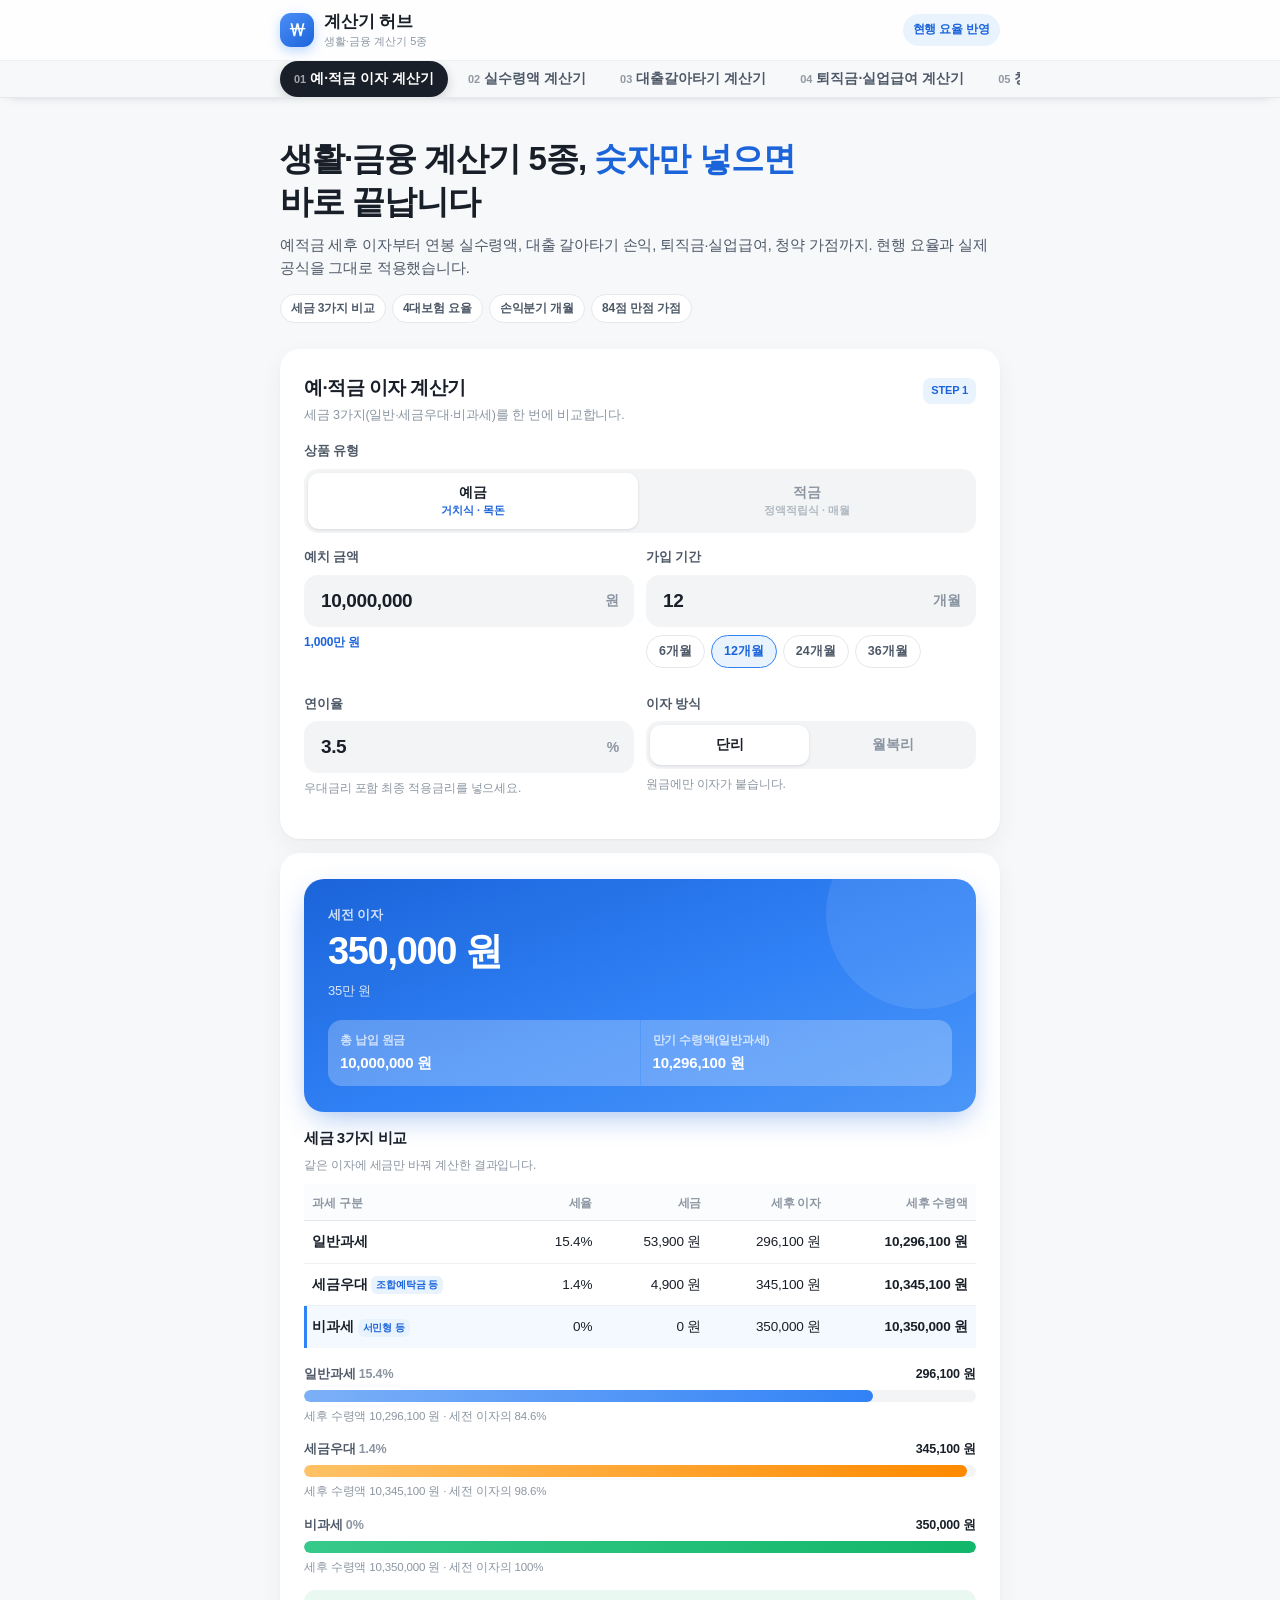
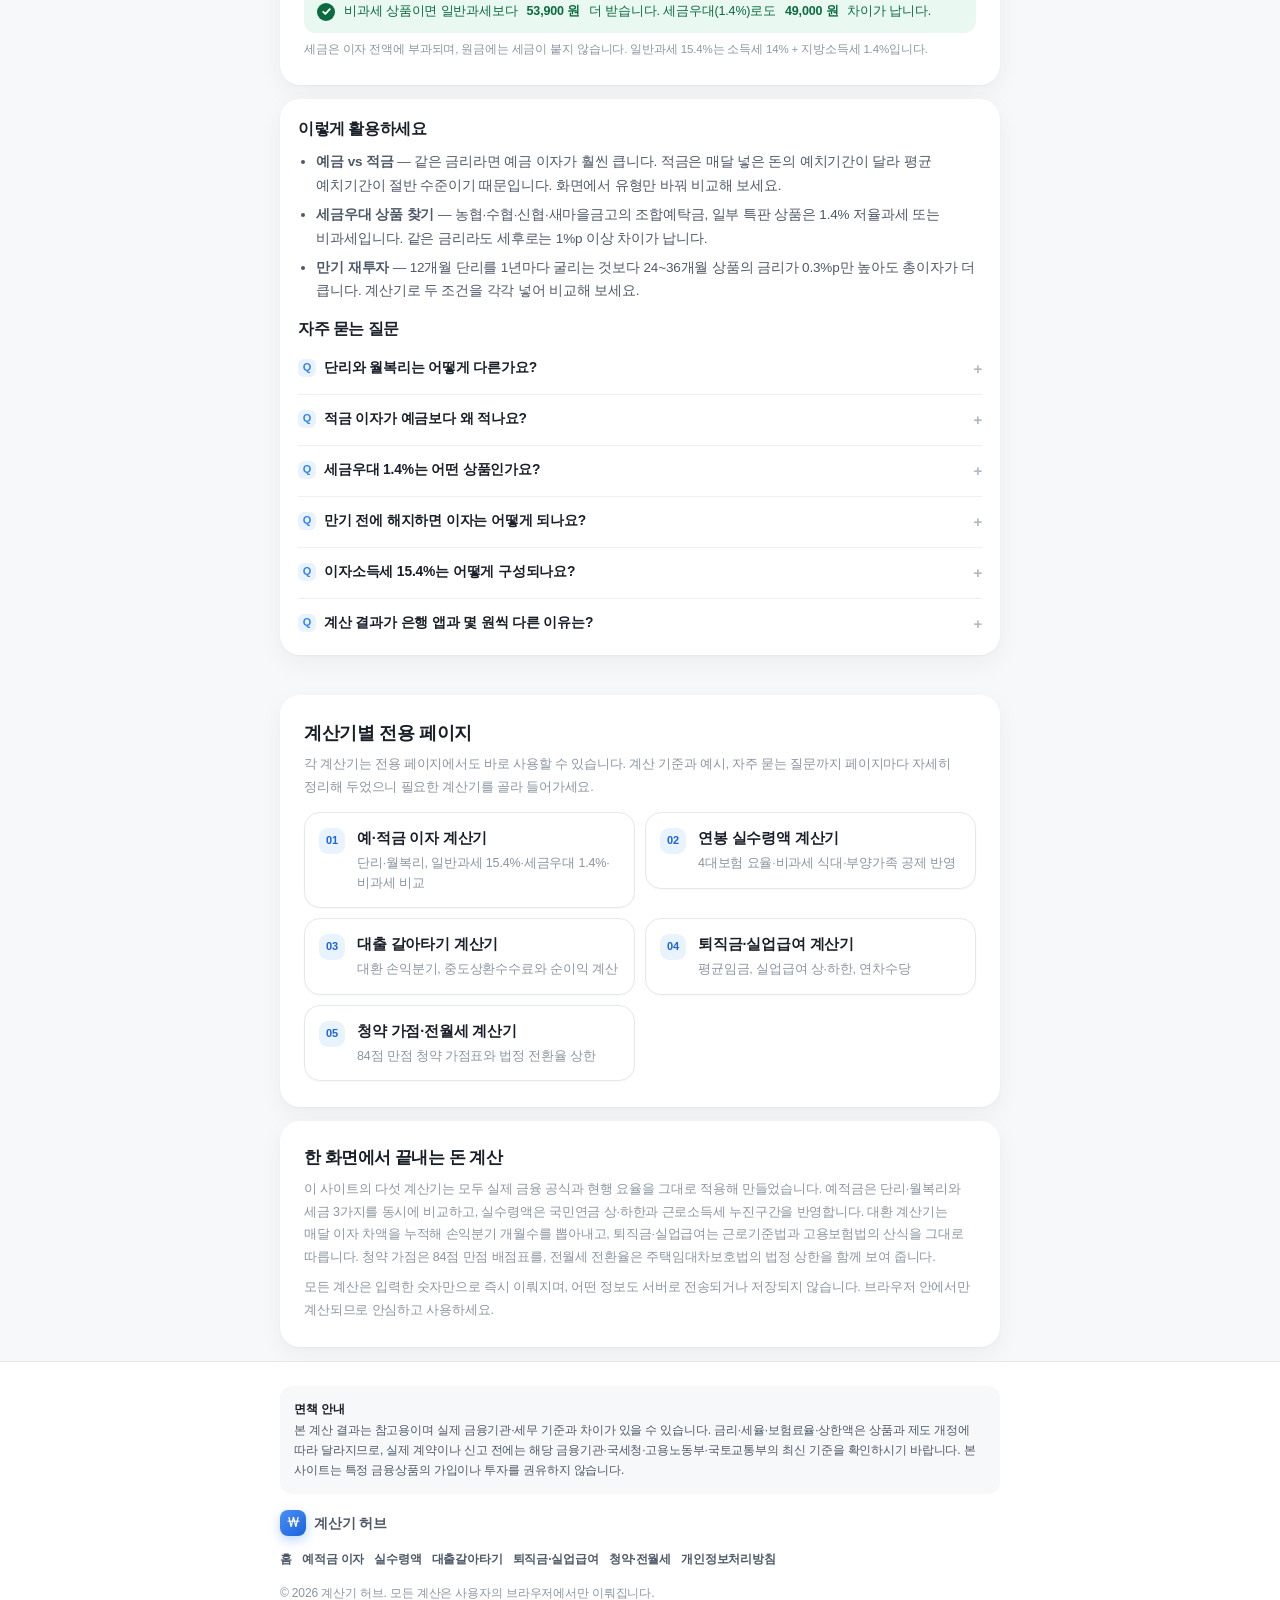
==== commit bb007f48: "전용 페이지 UI 정리: 허브 상단 중복 링크줄 제거, 전용 페이지 브레드크럼 제거, 상단 내비게이션을 알약 버튼 스타일로 개선 - 허브(index)는 기존 5개 계산기 탭만 유지" ====
--- a/index.html
+++ b/index.html
@@ -64,17 +64,6 @@
     <span class="header-note">현행 요율 반영</span>
   </div>
 </header>
-
-<nav class="calc-nav" aria-label="계산기 페이지 바로가기">
-  <div class="wrap calc-nav-inner">
-    <a href="./" aria-current="page">전체 계산기</a>
-    <a href="./savings.html">예적금 이자</a>
-    <a href="./salary.html">실수령액</a>
-    <a href="./refinance.html">대출갈아타기</a>
-    <a href="./severance.html">퇴직금·실업급여</a>
-    <a href="./housing.html">청약·전월세</a>
-  </div>
-</nav>
 
 <nav class="tabs" aria-label="계산기 선택">
   <div class="wrap tabs-inner" role="tablist">
--- a/styles.css
+++ b/styles.css
@@ -872,8 +872,12 @@
    계산기 전용 페이지 (전용 URL) — 내비게이션·소개·가이드 본문
    ========================================================================== */
 .calc-nav {
-  background: #fff;
+  position: sticky;
+  top: 60px;
+  z-index: 30;
+  background: var(--bg);
   border-bottom: 1px solid var(--line);
+  box-shadow: 0 6px 12px -10px rgba(25, 31, 40, 0.35);
 }
 .calc-nav-inner {
   display: flex;
@@ -886,18 +890,37 @@
 .calc-nav-inner::-webkit-scrollbar { display: none; }
 .calc-nav a {
   flex: 0 0 auto;
-  font-size: 12.5px;
-  font-weight: 700;
-  color: var(--ink-2);
-  background: #f2f4f6;
+  display: inline-flex;
+  align-items: center;
+  gap: 5px;
+  font-size: 13.5px;
+  font-weight: 700;
+  color: var(--ink-2);
+  background: #fff;
+  border: 1px solid var(--line);
   border-radius: 999px;
-  padding: 7px 12px;
+  padding: 9px 15px;
   white-space: nowrap;
-}
-.calc-nav a:hover { background: #e8ebee; color: var(--ink); text-decoration: none; }
-.calc-nav a[aria-current="page"] { background: var(--blue); color: #fff; }
-
-.intro { padding: 24px 0 16px; }
+  text-decoration: none;
+  box-shadow: 0 1px 2px rgba(25, 31, 40, 0.04);
+  transition: background 0.15s ease, color 0.15s ease, border-color 0.15s ease, transform 0.15s ease;
+}
+.calc-nav a:hover {
+  background: #f1f5fb;
+  border-color: #cfe0f7;
+  color: var(--blue-dark);
+  text-decoration: none;
+}
+.calc-nav a:active { transform: scale(0.97); }
+.calc-nav a[aria-current="page"] {
+  background: var(--ink);
+  border-color: var(--ink);
+  color: #fff;
+  box-shadow: 0 4px 12px rgba(25, 31, 40, 0.18);
+}
+.calc-nav a[aria-current="page"]:hover { background: var(--ink); color: #fff; }
+
+.intro { padding: 22px 0 16px; }
 .crumb {
   display: flex;
   flex-wrap: wrap;
@@ -937,9 +960,11 @@
   font-weight: 800;
   letter-spacing: -0.02em;
   line-height: 1.45;
+  margin-top: 24px;
   padding-top: 22px;
-}
-.guide h2:first-child { padding-top: 2px; }
+  border-top: 1px solid var(--line-2);
+}
+.guide h2:first-child { margin-top: 2px; padding-top: 2px; border-top: 0; }
 .guide h3 {
   font-size: 15px;
   font-weight: 800;
@@ -975,16 +1000,41 @@
 .related strong { display: block; font-size: 14px; font-weight: 800; color: var(--ink); }
 .related span { display: block; margin-top: 4px; font-size: 12.5px; color: var(--ink-3); line-height: 1.55; }
 
-.calc-cards { list-style: none; padding: 0; margin: 12px 0 0; display: grid; gap: 10px; }
+.calc-cards { list-style: none; padding: 0; margin: 14px 0 0; display: grid; gap: 10px; counter-reset: calccard; }
 .calc-cards li { margin: 0; }
 .calc-cards a {
+  position: relative;
   display: block;
   border: 1px solid var(--line);
-  border-radius: 14px;
-  padding: 14px 16px;
+  border-radius: 16px;
+  padding: 14px 16px 14px 52px;
   background: #fff;
-}
-.calc-cards a:hover { border-color: var(--blue); text-decoration: none; }
+  box-shadow: 0 1px 2px rgba(25, 31, 40, 0.03);
+  transition: border-color 0.15s ease, box-shadow 0.15s ease, transform 0.15s ease;
+}
+.calc-cards a::before {
+  counter-increment: calccard;
+  content: counter(calccard, decimal-leading-zero);
+  position: absolute;
+  left: 14px;
+  top: 15px;
+  width: 26px;
+  height: 26px;
+  border-radius: 9px;
+  background: var(--blue-weak);
+  color: var(--blue-dark);
+  font-size: 11px;
+  font-weight: 800;
+  font-variant-numeric: tabular-nums;
+  display: grid;
+  place-items: center;
+}
+.calc-cards a:hover {
+  border-color: #a8cdf9;
+  box-shadow: var(--shadow);
+  transform: translateY(-1px);
+  text-decoration: none;
+}
 .calc-cards strong { display: block; font-size: 14.5px; font-weight: 800; color: var(--ink); }
 .calc-cards span { display: block; margin-top: 4px; font-size: 12.5px; color: var(--ink-3); line-height: 1.55; }
 
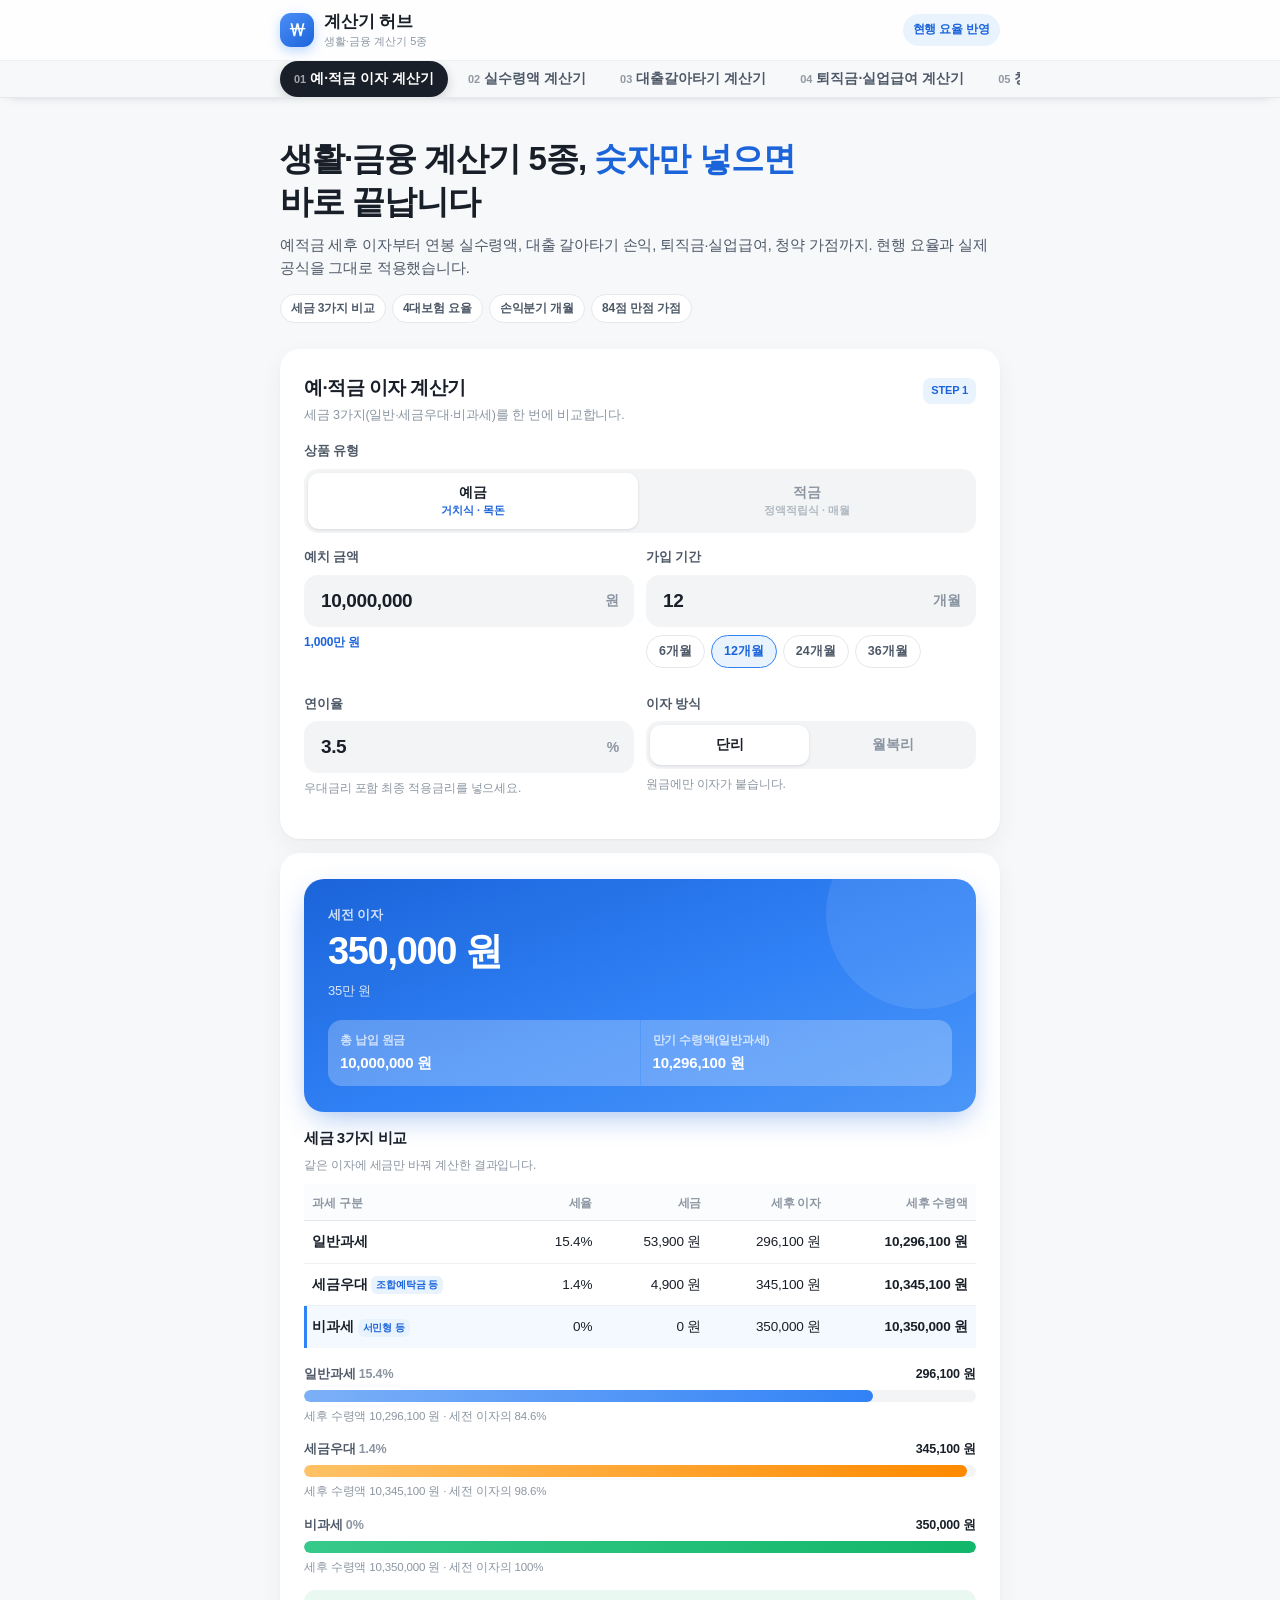
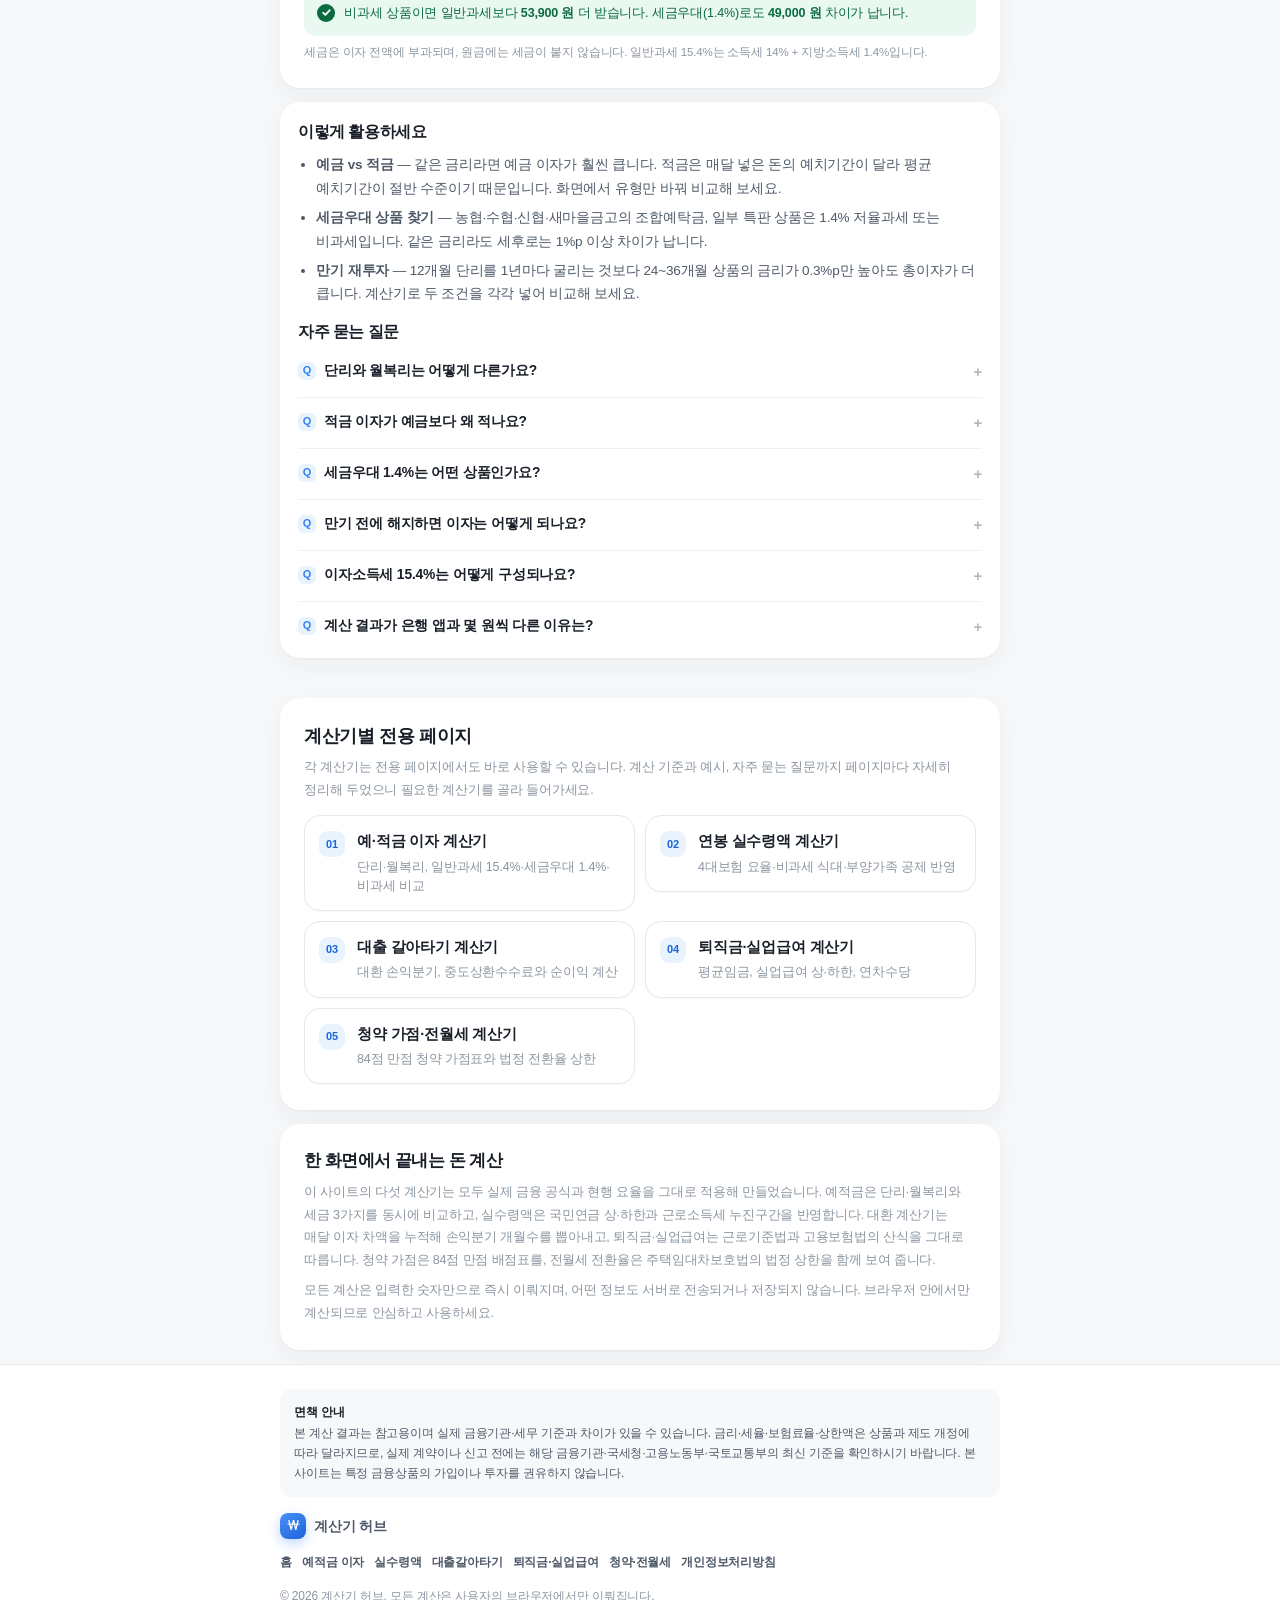
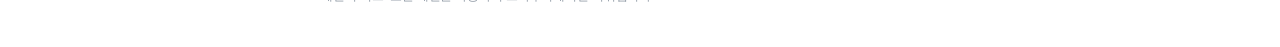
==== commit d1efee6d: "모바일 가독성 수정: 알림(.notice) 박스를 flex에서 아이콘 절대배치 방식으로 바꿔 문장이 정상적으로 흐르게 함, CSS 버전 갱신" ====
--- a/index.html
+++ b/index.html
@@ -28,7 +28,7 @@
 <meta name="twitter:image" content="https://qazwsx1666-hash.github.io/finance-tools/og-image.png">
 
 <link rel="icon" href="data:image/svg+xml,%3Csvg xmlns='http://www.w3.org/2000/svg' viewBox='0 0 64 64'%3E%3Crect width='64' height='64' rx='16' fill='%233182f6'/%3E%3Ctext x='32' y='45' font-size='34' font-family='-apple-system,sans-serif' font-weight='bold' fill='white' text-anchor='middle'%3E%E2%82%A9%3C/text%3E%3C/svg%3E">
-<link rel="stylesheet" href="./styles.css">
+<link rel="stylesheet" href="./styles.css?v=20261122b">
 
 <!-- ==========================================================================
      Google AdSense
--- a/styles.css
+++ b/styles.css
@@ -683,12 +683,11 @@
 
 /* ---------- 알림/경고 ---------- */
 .notice {
-  display: flex;
-  gap: 9px;
-  align-items: flex-start;
+  position: relative;
+  display: block;
   font-size: 12.5px;
-  line-height: 1.55;
-  padding: 12px 13px;
+  line-height: 1.8;
+  padding: 12px 14px 12px 40px;
   border-radius: 12px;
   background: #f7f8fa;
   color: var(--ink-2);
@@ -700,7 +699,9 @@
 .notice.good { background: var(--green-weak); color: #0b6b40; }
 .notice::before {
   content: "";
-  flex: 0 0 auto;
+  position: absolute;
+  left: 13px;
+  top: 13px;
   width: 18px;
   height: 18px;
   border-radius: 50%;
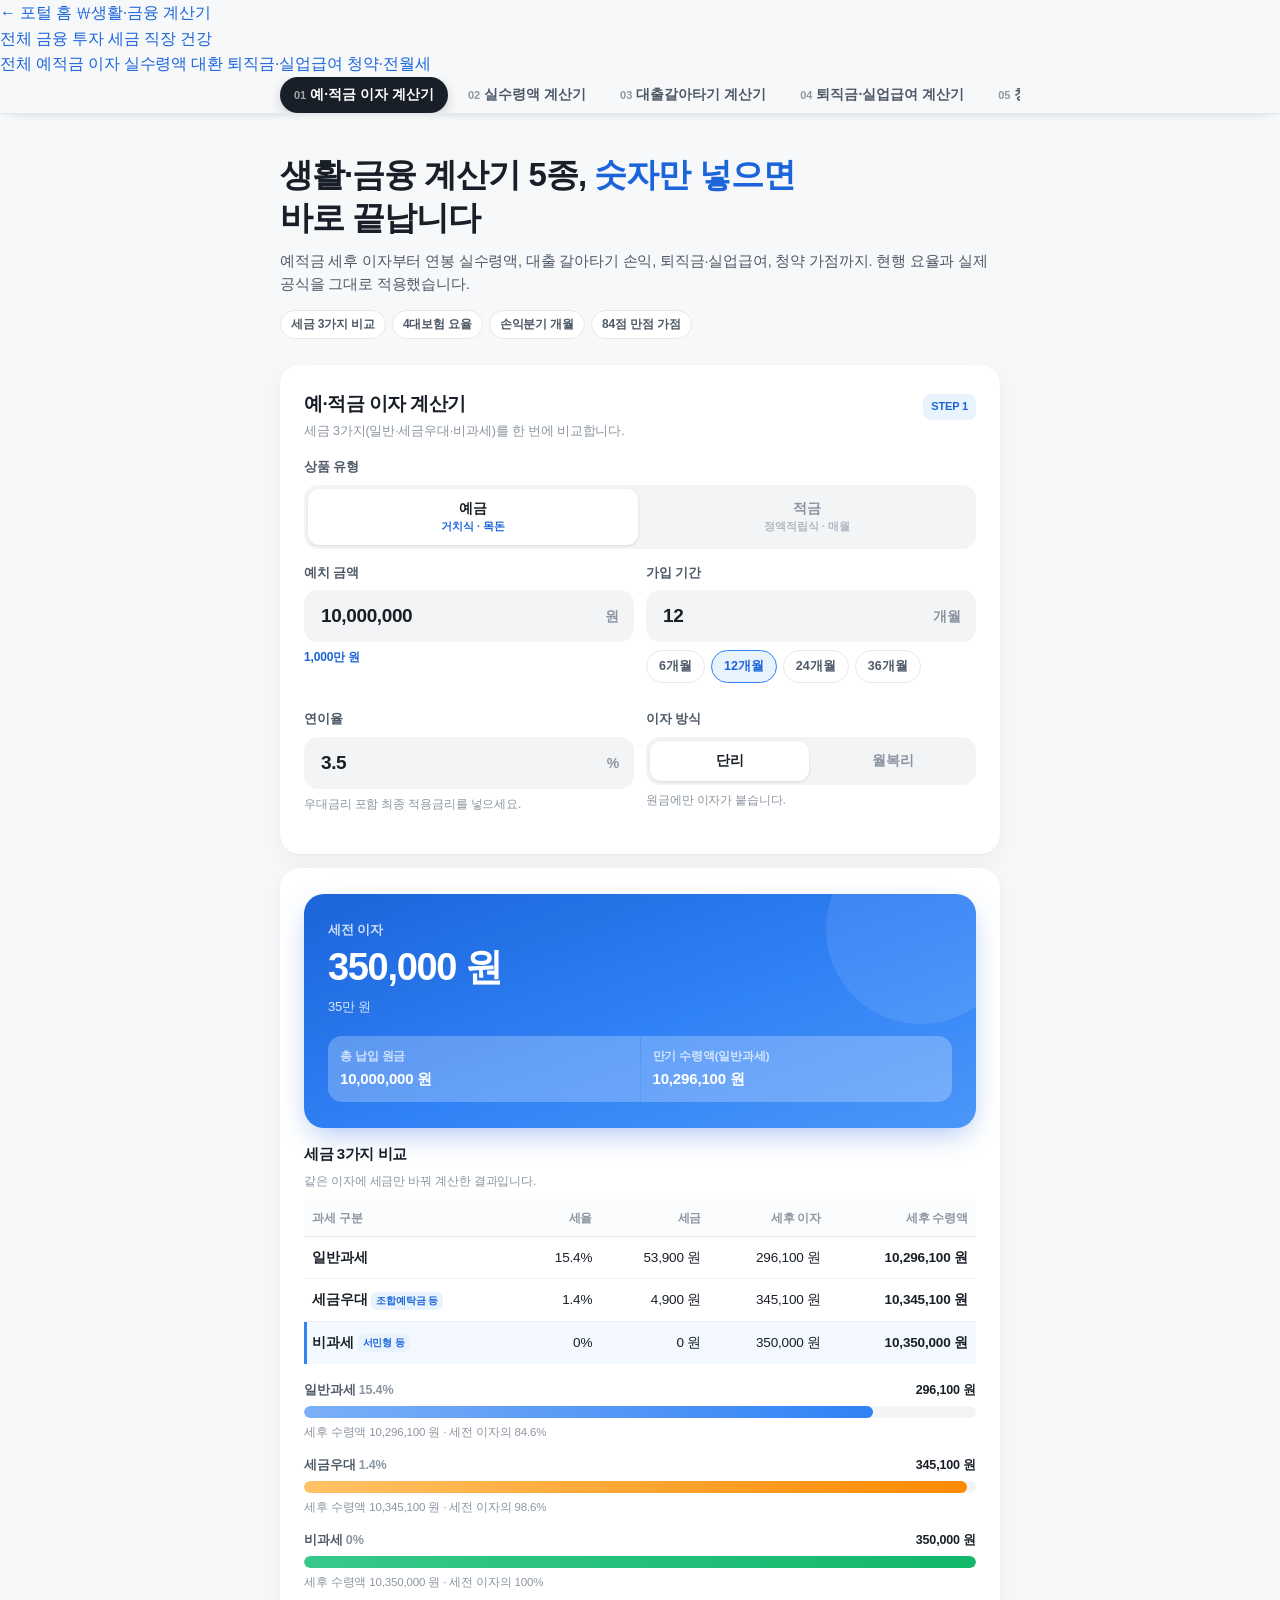
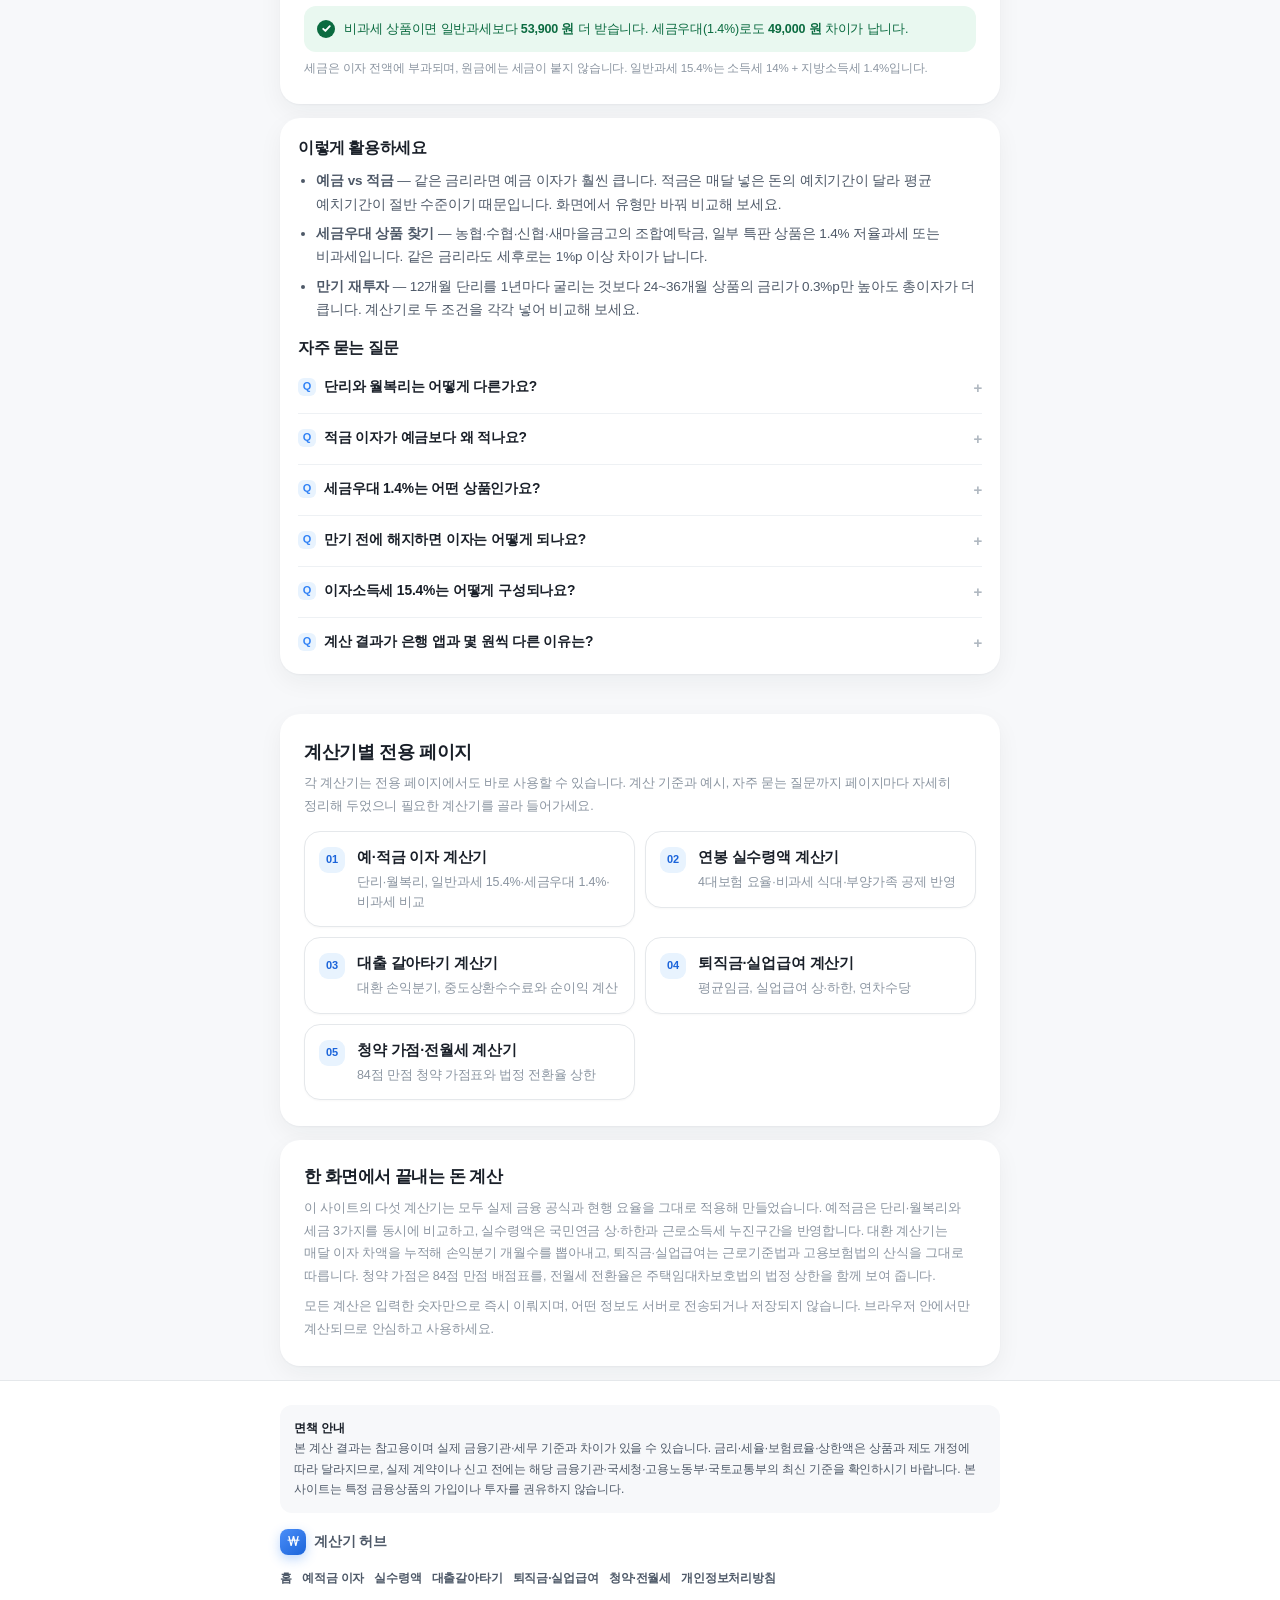
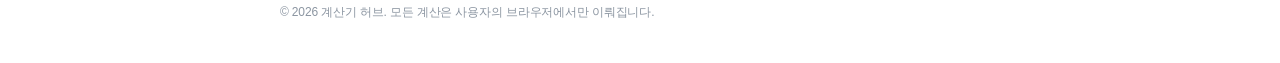
==== commit bfa3e089: "계산기 공간(/calc) 전용 상단 내비게이션 적용 사이트를 계산기·테스트·추천템 3개 공간으로 나누면서 finance-tools 7쪽에도 계산기 전용 탭(전체·금융·투자·세금·직" ====
--- a/index.html
+++ b/index.html
@@ -50,20 +50,36 @@
   "offers": { "@type": "Offer", "price": "0", "priceCurrency": "KRW" }
 }
 </script>
+<link rel="stylesheet" href="/shell/calc.css?v=20261125a">
 </head>
 
 <body>
 <a class="skip" href="#main">본문으로 바로가기</a>
 
-<header class="site-header">
-  <div class="wrap header-inner">
-    <a class="brand" href="./">
-      <span class="brand-mark" aria-hidden="true">₩</span>
-      <span class="brand-name">계산기 허브<small>생활·금융 계산기 5종</small></span>
-    </a>
-    <span class="header-note">현행 요율 반영</span>
+<header class="cbar">
+  <div class="cbar-in">
+    <a class="cbar-portal" href="/">← 포털 홈</a>
+    <a class="cbar-brand" href="/calc/"><span class="cbar-mark" aria-hidden="true">₩</span>생활·금융 계산기</a>
+    <nav class="cbar-tabs" aria-label="계산기 카테고리">
+      <a href="/calc/">전체</a>
+      <a href="/finance-tools/" class="on">금융</a>
+      <a href="/invest-tools/">투자</a>
+      <a href="/tax-tools/">세금</a>
+      <a href="/career-tools/">직장</a>
+      <a href="/health-calc/">건강</a>
+    </nav>
   </div>
 </header>
+<nav class="cpills" aria-label="이 허브의 도구">
+  <div class="cpills-in">
+    <a href="./" class="on">전체</a>
+    <a href="./savings.html">예적금 이자</a>
+    <a href="./salary.html">실수령액</a>
+    <a href="./refinance.html">대환</a>
+    <a href="./severance.html">퇴직금·실업급여</a>
+    <a href="./housing.html">청약·전월세</a>
+  </div>
+</nav>
 
 <nav class="tabs" aria-label="계산기 선택">
   <div class="wrap tabs-inner" role="tablist">
@@ -1027,5 +1043,6 @@
 </footer>
 
 <script src="./app.js"></script>
+<script src="./visitor-stats.js" defer></script>
 </body>
 </html>
